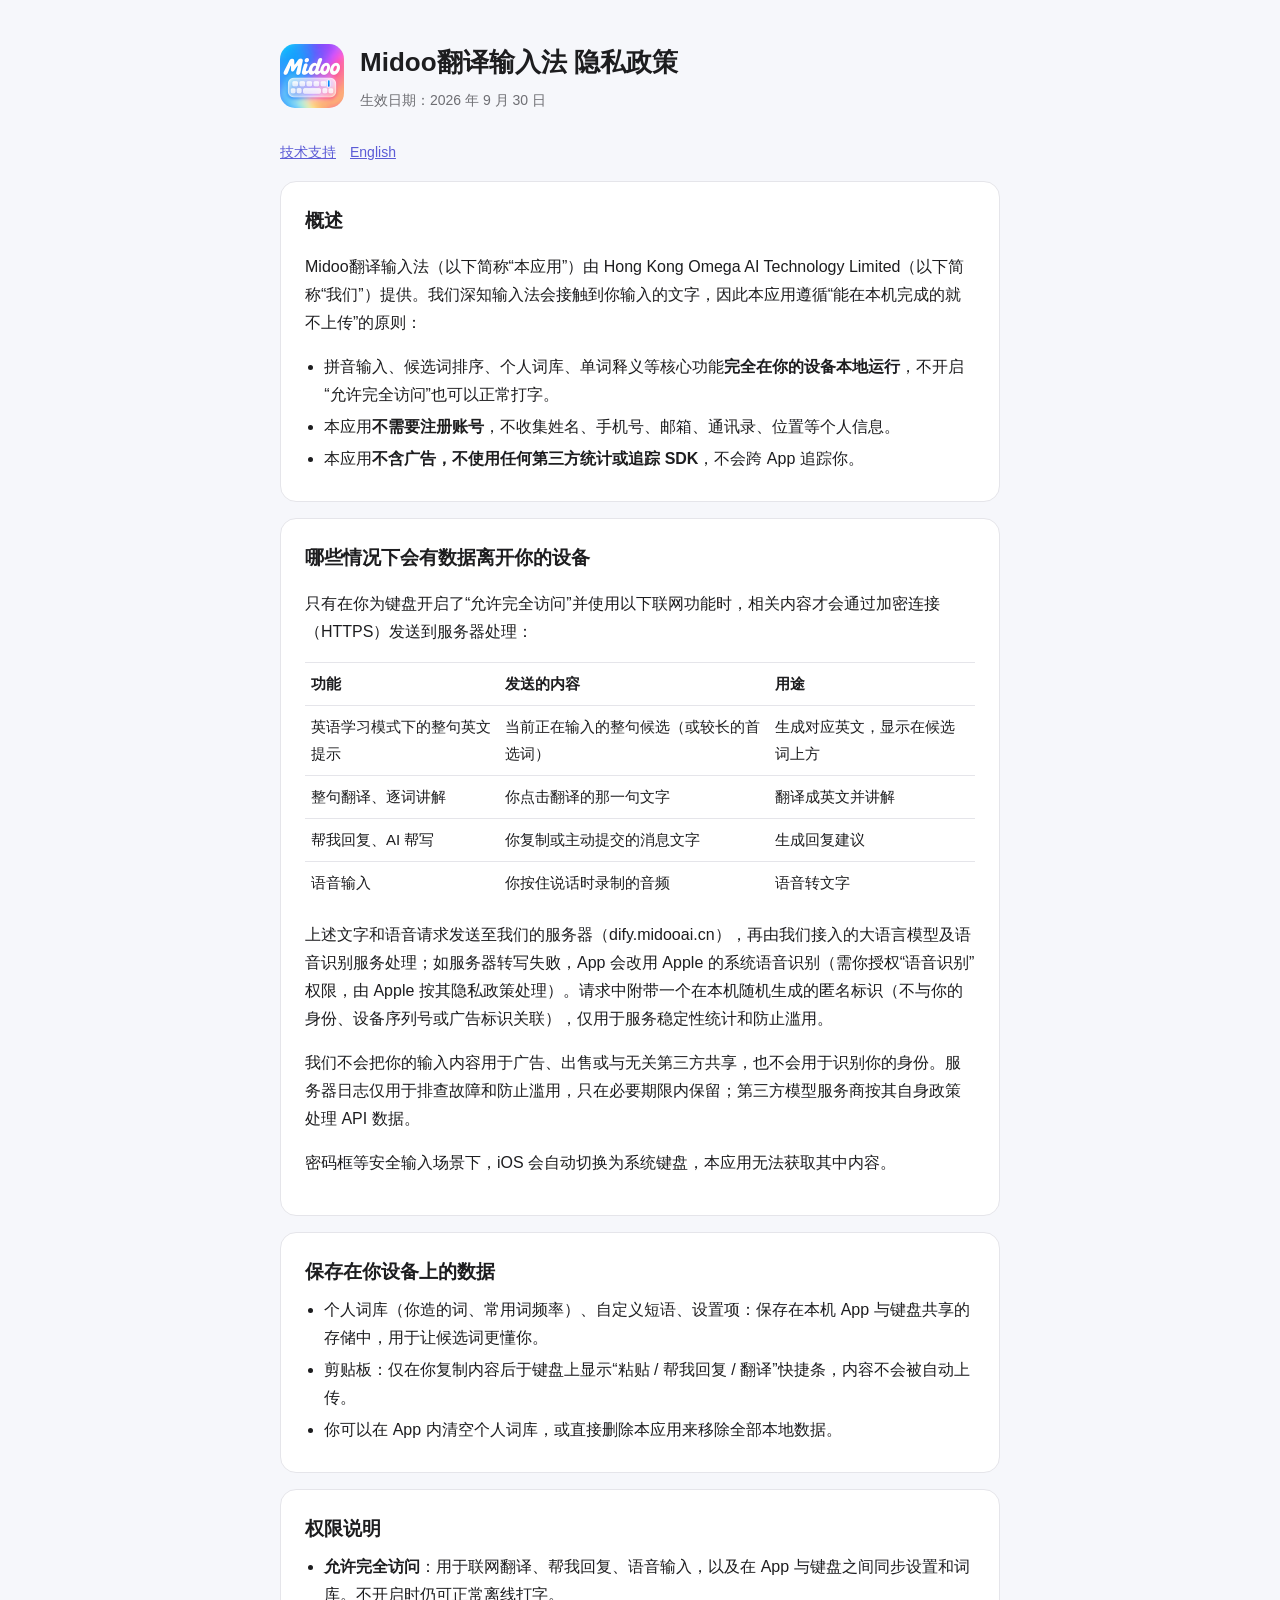
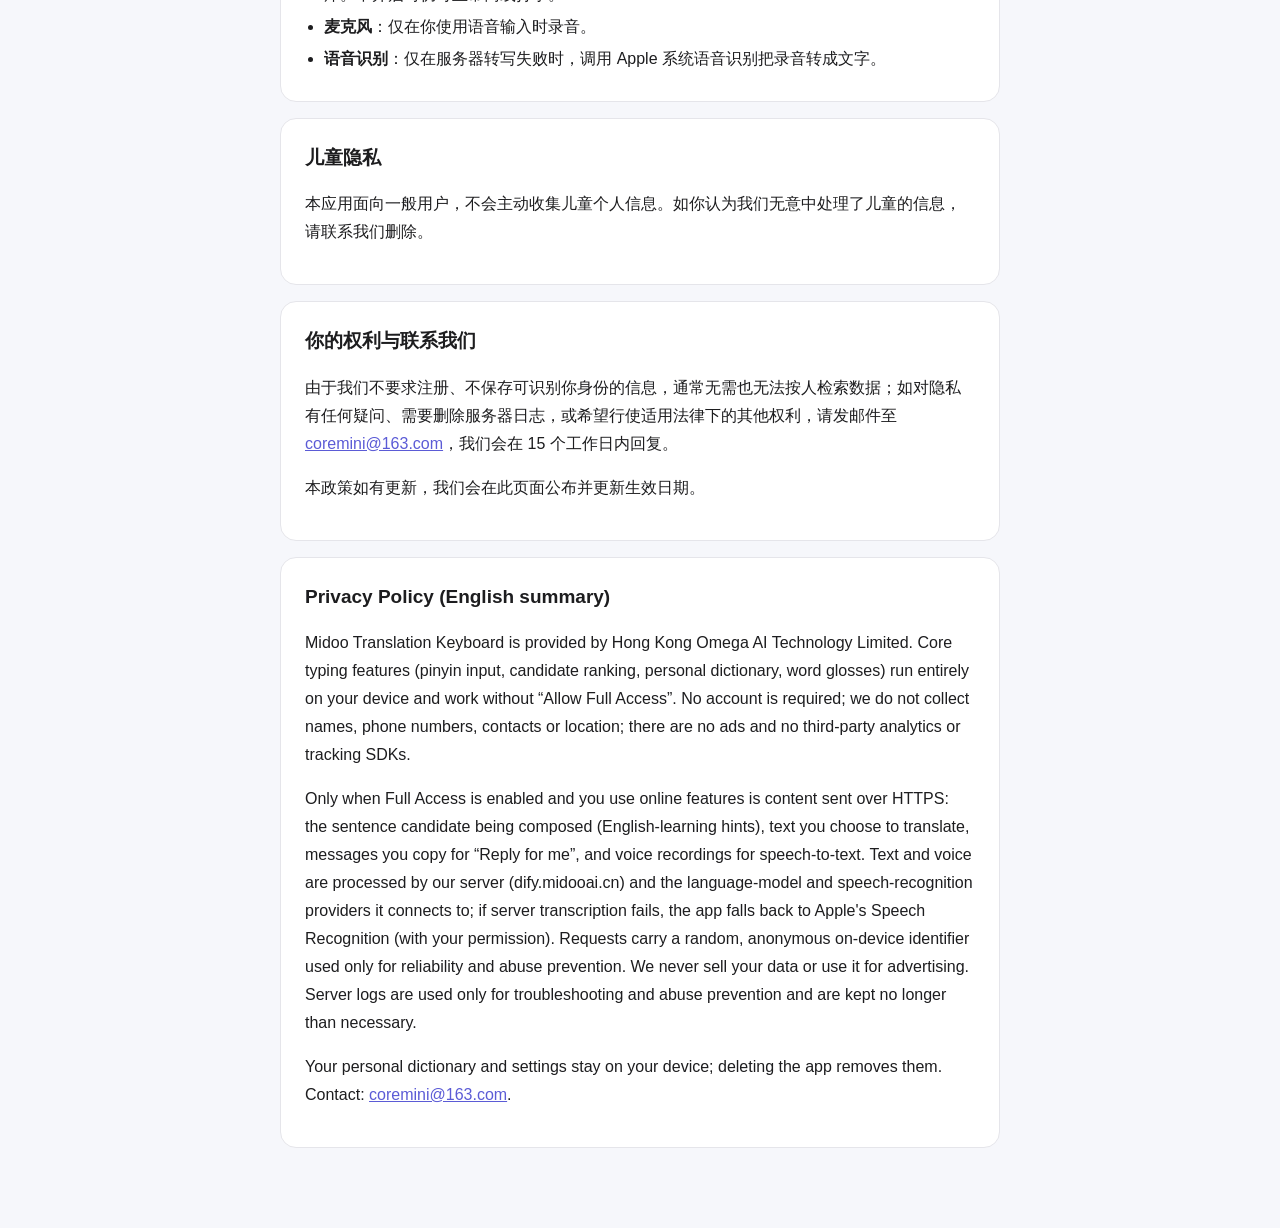
==== privacy.html @ 60e76881 "隐私政策：语音改走 Midoo 服务器，失败时用系统语音识别 Co-Authored-By: Claude Opus 5.5 <noreply@anthropic.com>" ====
<!doctype html><html lang="zh-Hans"><head><meta charset="utf-8"><meta name="viewport" content="width=device-width,initial-scale=1">
<title>Midoo翻译输入法 隐私政策</title><link rel="stylesheet" href="style.css"><link rel="icon" href="icon.png"></head><body><main>
<header><img src="icon.png" alt=""><div><h1>Midoo翻译输入法 隐私政策</h1><p>生效日期：2026 年 9 月 30 日</p></div></header>
<nav><a href="index.html">技术支持</a><a href="#en">English</a></nav>

<section><h2>概述</h2>
<p>Midoo翻译输入法（以下简称“本应用”）由 Hong Kong Omega AI Technology Limited（以下简称“我们”）提供。我们深知输入法会接触到你输入的文字，因此本应用遵循“能在本机完成的就不上传”的原则：</p>
<ul><li>拼音输入、候选词排序、个人词库、单词释义等核心功能<b>完全在你的设备本地运行</b>，不开启“允许完全访问”也可以正常打字。</li>
<li>本应用<b>不需要注册账号</b>，不收集姓名、手机号、邮箱、通讯录、位置等个人信息。</li>
<li>本应用<b>不含广告，不使用任何第三方统计或追踪 SDK</b>，不会跨 App 追踪你。</li></ul></section>

<section><h2>哪些情况下会有数据离开你的设备</h2>
<p>只有在你为键盘开启了“允许完全访问”并使用以下联网功能时，相关内容才会通过加密连接（HTTPS）发送到服务器处理：</p>
<table><tr><th>功能</th><th>发送的内容</th><th>用途</th></tr>
<tr><td>英语学习模式下的整句英文提示</td><td>当前正在输入的整句候选（或较长的首选词）</td><td>生成对应英文，显示在候选词上方</td></tr>
<tr><td>整句翻译、逐词讲解</td><td>你点击翻译的那一句文字</td><td>翻译成英文并讲解</td></tr>
<tr><td>帮我回复、AI 帮写</td><td>你复制或主动提交的消息文字</td><td>生成回复建议</td></tr>
<tr><td>语音输入</td><td>你按住说话时录制的音频</td><td>语音转文字</td></tr></table>
<p>上述文字和语音请求发送至我们的服务器（dify.midooai.cn），再由我们接入的大语言模型及语音识别服务处理；如服务器转写失败，App 会改用 Apple 的系统语音识别（需你授权“语音识别”权限，由 Apple 按其隐私政策处理）。请求中附带一个在本机随机生成的匿名标识（不与你的身份、设备序列号或广告标识关联），仅用于服务稳定性统计和防止滥用。</p>
<p>我们不会把你的输入内容用于广告、出售或与无关第三方共享，也不会用于识别你的身份。服务器日志仅用于排查故障和防止滥用，只在必要期限内保留；第三方模型服务商按其自身政策处理 API 数据。</p>
<p>密码框等安全输入场景下，iOS 会自动切换为系统键盘，本应用无法获取其中内容。</p></section>

<section><h2>保存在你设备上的数据</h2>
<ul><li>个人词库（你造的词、常用词频率）、自定义短语、设置项：保存在本机 App 与键盘共享的存储中，用于让候选词更懂你。</li>
<li>剪贴板：仅在你复制内容后于键盘上显示“粘贴 / 帮我回复 / 翻译”快捷条，内容不会被自动上传。</li>
<li>你可以在 App 内清空个人词库，或直接删除本应用来移除全部本地数据。</li></ul></section>

<section><h2>权限说明</h2>
<ul><li><b>允许完全访问</b>：用于联网翻译、帮我回复、语音输入，以及在 App 与键盘之间同步设置和词库。不开启时仍可正常离线打字。</li>
<li><b>麦克风</b>：仅在你使用语音输入时录音。</li>
<li><b>语音识别</b>：仅在服务器转写失败时，调用 Apple 系统语音识别把录音转成文字。</li></ul></section>

<section><h2>儿童隐私</h2><p>本应用面向一般用户，不会主动收集儿童个人信息。如你认为我们无意中处理了儿童的信息，请联系我们删除。</p></section>

<section><h2>你的权利与联系我们</h2>
<p>由于我们不要求注册、不保存可识别你身份的信息，通常无需也无法按人检索数据；如对隐私有任何疑问、需要删除服务器日志，或希望行使适用法律下的其他权利，请发邮件至 <a href="mailto:coremini@163.com">coremini@163.com</a>，我们会在 15 个工作日内回复。</p>
<p>本政策如有更新，我们会在此页面公布并更新生效日期。</p></section>

<section id="en"><h2>Privacy Policy (English summary)</h2>
<p>Midoo Translation Keyboard is provided by Hong Kong Omega AI Technology Limited. Core typing features (pinyin input, candidate ranking, personal dictionary, word glosses) run entirely on your device and work without “Allow Full Access”. No account is required; we do not collect names, phone numbers, contacts or location; there are no ads and no third-party analytics or tracking SDKs.</p>
<p>Only when Full Access is enabled and you use online features is content sent over HTTPS: the sentence candidate being composed (English-learning hints), text you choose to translate, messages you copy for “Reply for me”, and voice recordings for speech-to-text. Text and voice are processed by our server (dify.midooai.cn) and the language-model and speech-recognition providers it connects to; if server transcription fails, the app falls back to Apple's Speech Recognition (with your permission). Requests carry a random, anonymous on-device identifier used only for reliability and abuse prevention. We never sell your data or use it for advertising. Server logs are used only for troubleshooting and abuse prevention and are kept no longer than necessary.</p>
<p>Your personal dictionary and settings stay on your device; deleting the app removes them. Contact: <a href="mailto:coremini@163.com">coremini@163.com</a>.</p></section>
</main></body></html>
---- style.css ----
:root{--bg:#f6f7fb;--card:#fff;--fg:#1d1d1f;--muted:#6e6e73;--accent:#5b5bd6;--line:#e5e5ea}
@media (prefers-color-scheme:dark){:root{--bg:#111114;--card:#1c1c1f;--fg:#f5f5f7;--muted:#a1a1a6;--accent:#8e8cff;--line:#2c2c30}}
*{box-sizing:border-box}body{margin:0;background:var(--bg);color:var(--fg);font:16px/1.75 -apple-system,BlinkMacSystemFont,"PingFang SC","Helvetica Neue",sans-serif}
main{max-width:760px;margin:0 auto;padding:40px 20px 64px}
header{display:flex;align-items:center;gap:16px;margin-bottom:28px}header img{width:64px;height:64px;border-radius:15px}
h1{font-size:26px;margin:0}header p{margin:2px 0 0;color:var(--muted);font-size:14px}
section{background:var(--card);border:1px solid var(--line);border-radius:16px;padding:22px 24px;margin:16px 0}
h2{font-size:19px;margin:0 0 8px}h3{font-size:16px;margin:18px 0 4px}ul{padding-left:1.2em;margin:6px 0}li{margin:4px 0}
a{color:var(--accent)}.muted{color:var(--muted);font-size:14px}nav{margin-top:8px;font-size:14px}nav a{margin-right:14px}
table{border-collapse:collapse;width:100%;font-size:15px}td,th{border-top:1px solid var(--line);padding:8px 6px;text-align:left;vertical-align:top}
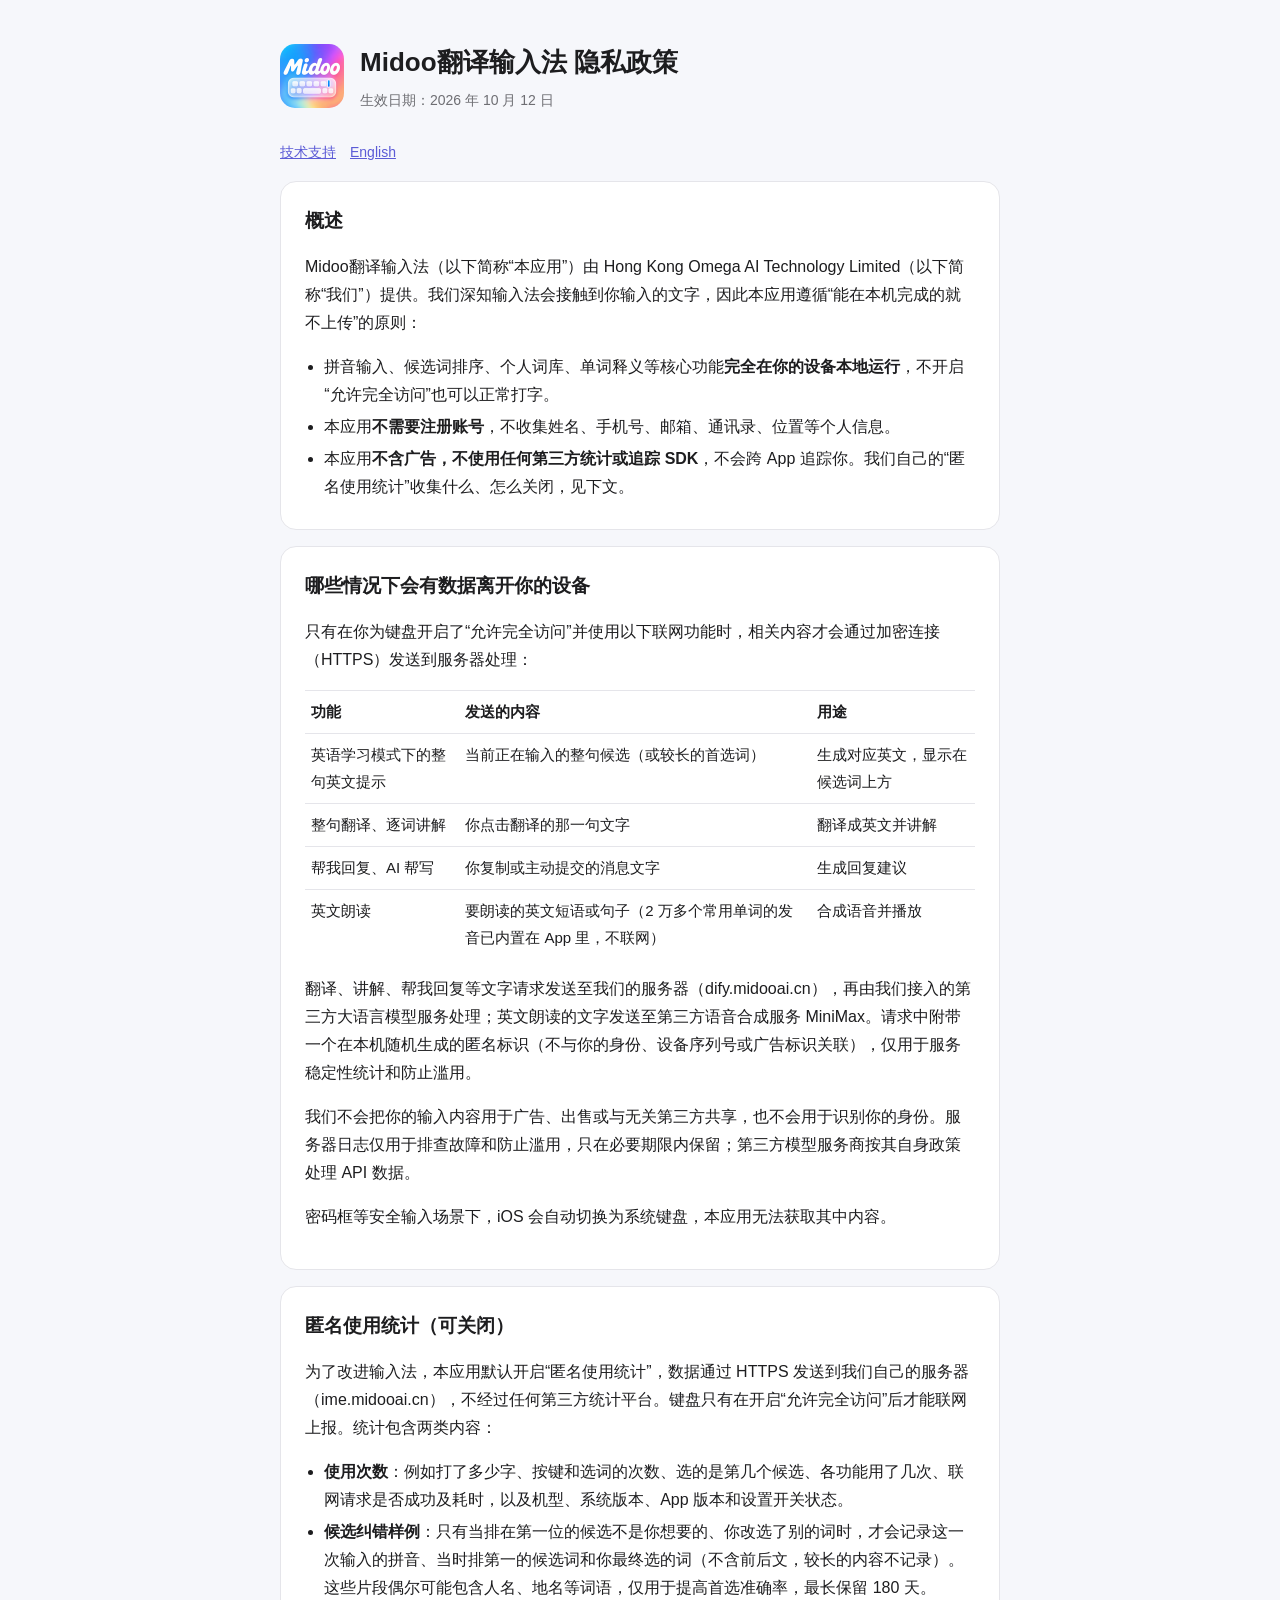
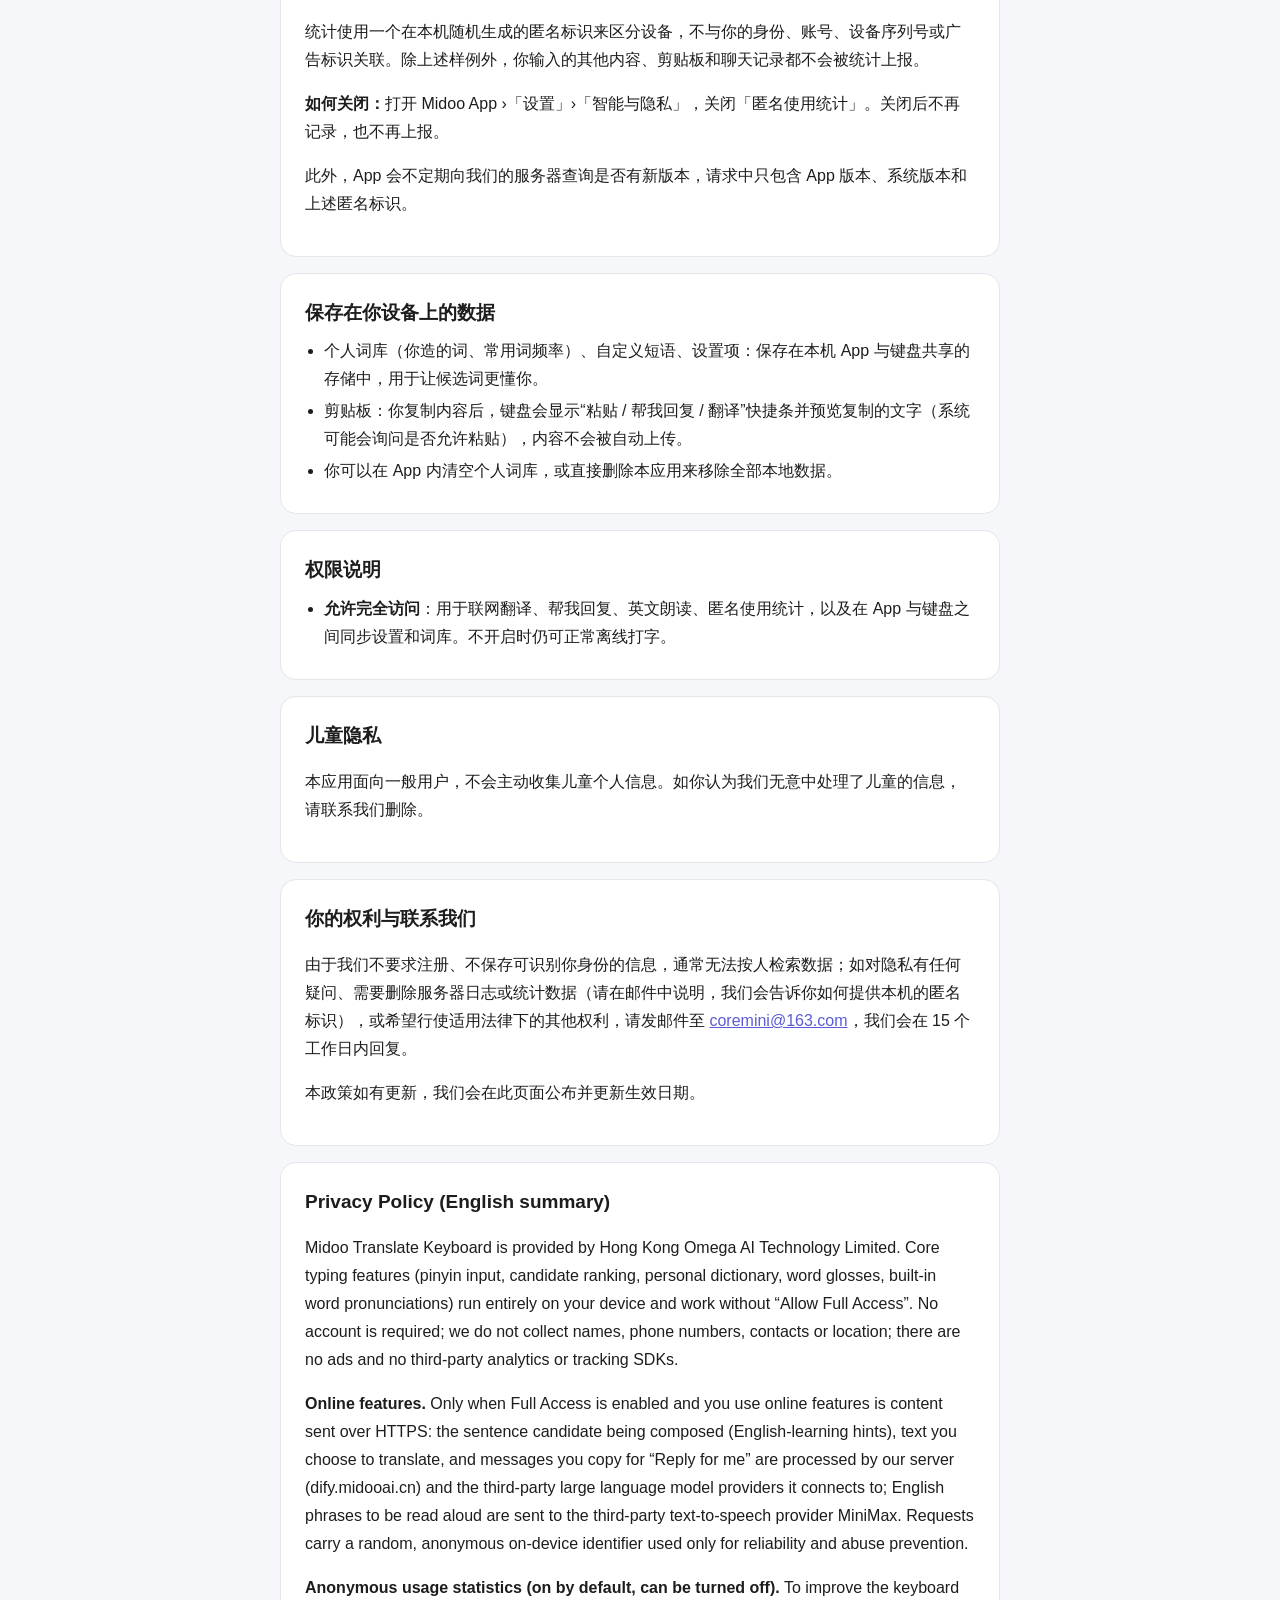
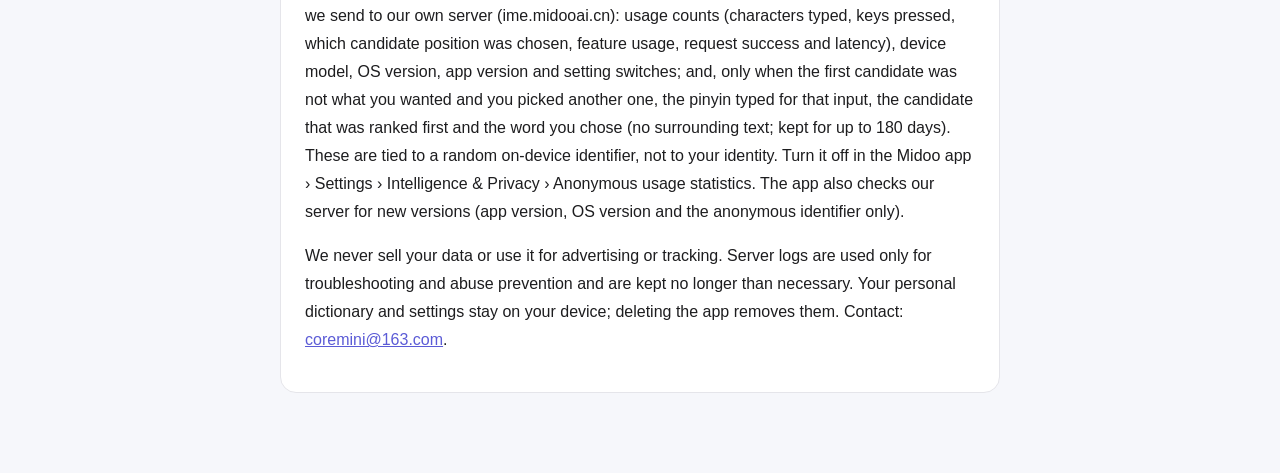
==== commit a102aca1: "隐私政策更新：删除语音输入，补充英文朗读、匿名使用统计、检查更新 Co-Authored-By: Claude Opus 5.5 <noreply@anthropic.com>" ====
--- a/privacy.html
+++ b/privacy.html
@@ -1,13 +1,13 @@
 <!doctype html><html lang="zh-Hans"><head><meta charset="utf-8"><meta name="viewport" content="width=device-width,initial-scale=1">
 <title>Midoo翻译输入法 隐私政策</title><link rel="stylesheet" href="style.css"><link rel="icon" href="icon.png"></head><body><main>
-<header><img src="icon.png" alt=""><div><h1>Midoo翻译输入法 隐私政策</h1><p>生效日期：2026 年 9 月 30 日</p></div></header>
+<header><img src="icon.png" alt=""><div><h1>Midoo翻译输入法 隐私政策</h1><p>生效日期：2026 年 10 月 12 日</p></div></header>
 <nav><a href="index.html">技术支持</a><a href="#en">English</a></nav>
 
 <section><h2>概述</h2>
 <p>Midoo翻译输入法（以下简称“本应用”）由 Hong Kong Omega AI Technology Limited（以下简称“我们”）提供。我们深知输入法会接触到你输入的文字，因此本应用遵循“能在本机完成的就不上传”的原则：</p>
 <ul><li>拼音输入、候选词排序、个人词库、单词释义等核心功能<b>完全在你的设备本地运行</b>，不开启“允许完全访问”也可以正常打字。</li>
 <li>本应用<b>不需要注册账号</b>，不收集姓名、手机号、邮箱、通讯录、位置等个人信息。</li>
-<li>本应用<b>不含广告，不使用任何第三方统计或追踪 SDK</b>，不会跨 App 追踪你。</li></ul></section>
+<li>本应用<b>不含广告，不使用任何第三方统计或追踪 SDK</b>，不会跨 App 追踪你。我们自己的“匿名使用统计”收集什么、怎么关闭，见下文。</li></ul></section>
 
 <section><h2>哪些情况下会有数据离开你的设备</h2>
 <p>只有在你为键盘开启了“允许完全访问”并使用以下联网功能时，相关内容才会通过加密连接（HTTPS）发送到服务器处理：</p>
@@ -15,29 +15,36 @@
 <tr><td>英语学习模式下的整句英文提示</td><td>当前正在输入的整句候选（或较长的首选词）</td><td>生成对应英文，显示在候选词上方</td></tr>
 <tr><td>整句翻译、逐词讲解</td><td>你点击翻译的那一句文字</td><td>翻译成英文并讲解</td></tr>
 <tr><td>帮我回复、AI 帮写</td><td>你复制或主动提交的消息文字</td><td>生成回复建议</td></tr>
-<tr><td>语音输入</td><td>你按住说话时录制的音频</td><td>语音转文字</td></tr></table>
-<p>上述文字和语音请求发送至我们的服务器（dify.midooai.cn），再由我们接入的大语言模型及语音识别服务处理；如服务器转写失败，App 会改用 Apple 的系统语音识别（需你授权“语音识别”权限，由 Apple 按其隐私政策处理）。请求中附带一个在本机随机生成的匿名标识（不与你的身份、设备序列号或广告标识关联），仅用于服务稳定性统计和防止滥用。</p>
+<tr><td>英文朗读</td><td>要朗读的英文短语或句子（2 万多个常用单词的发音已内置在 App 里，不联网）</td><td>合成语音并播放</td></tr></table>
+<p>翻译、讲解、帮我回复等文字请求发送至我们的服务器（dify.midooai.cn），再由我们接入的第三方大语言模型服务处理；英文朗读的文字发送至第三方语音合成服务 MiniMax。请求中附带一个在本机随机生成的匿名标识（不与你的身份、设备序列号或广告标识关联），仅用于服务稳定性统计和防止滥用。</p>
 <p>我们不会把你的输入内容用于广告、出售或与无关第三方共享，也不会用于识别你的身份。服务器日志仅用于排查故障和防止滥用，只在必要期限内保留；第三方模型服务商按其自身政策处理 API 数据。</p>
 <p>密码框等安全输入场景下，iOS 会自动切换为系统键盘，本应用无法获取其中内容。</p></section>
 
+<section><h2>匿名使用统计（可关闭）</h2>
+<p>为了改进输入法，本应用默认开启“匿名使用统计”，数据通过 HTTPS 发送到我们自己的服务器（ime.midooai.cn），不经过任何第三方统计平台。键盘只有在开启“允许完全访问”后才能联网上报。统计包含两类内容：</p>
+<ul><li><b>使用次数</b>：例如打了多少字、按键和选词的次数、选的是第几个候选、各功能用了几次、联网请求是否成功及耗时，以及机型、系统版本、App 版本和设置开关状态。</li>
+<li><b>候选纠错样例</b>：只有当排在第一位的候选不是你想要的、你改选了别的词时，才会记录这一次输入的拼音、当时排第一的候选词和你最终选的词（不含前后文，较长的内容不记录）。这些片段偶尔可能包含人名、地名等词语，仅用于提高首选准确率，最长保留 180 天。</li></ul>
+<p>统计使用一个在本机随机生成的匿名标识来区分设备，不与你的身份、账号、设备序列号或广告标识关联。除上述样例外，你输入的其他内容、剪贴板和聊天记录都不会被统计上报。</p>
+<p><b>如何关闭：</b>打开 Midoo App ›「设置」›「智能与隐私」，关闭「匿名使用统计」。关闭后不再记录，也不再上报。</p>
+<p>此外，App 会不定期向我们的服务器查询是否有新版本，请求中只包含 App 版本、系统版本和上述匿名标识。</p></section>
+
 <section><h2>保存在你设备上的数据</h2>
 <ul><li>个人词库（你造的词、常用词频率）、自定义短语、设置项：保存在本机 App 与键盘共享的存储中，用于让候选词更懂你。</li>
-<li>剪贴板：仅在你复制内容后于键盘上显示“粘贴 / 帮我回复 / 翻译”快捷条，内容不会被自动上传。</li>
+<li>剪贴板：你复制内容后，键盘会显示“粘贴 / 帮我回复 / 翻译”快捷条并预览复制的文字（系统可能会询问是否允许粘贴），内容不会被自动上传。</li>
 <li>你可以在 App 内清空个人词库，或直接删除本应用来移除全部本地数据。</li></ul></section>
 
 <section><h2>权限说明</h2>
-<ul><li><b>允许完全访问</b>：用于联网翻译、帮我回复、语音输入，以及在 App 与键盘之间同步设置和词库。不开启时仍可正常离线打字。</li>
-<li><b>麦克风</b>：仅在你使用语音输入时录音。</li>
-<li><b>语音识别</b>：仅在服务器转写失败时，调用 Apple 系统语音识别把录音转成文字。</li></ul></section>
+<ul><li><b>允许完全访问</b>：用于联网翻译、帮我回复、英文朗读、匿名使用统计，以及在 App 与键盘之间同步设置和词库。不开启时仍可正常离线打字。</li></ul></section>
 
 <section><h2>儿童隐私</h2><p>本应用面向一般用户，不会主动收集儿童个人信息。如你认为我们无意中处理了儿童的信息，请联系我们删除。</p></section>
 
 <section><h2>你的权利与联系我们</h2>
-<p>由于我们不要求注册、不保存可识别你身份的信息，通常无需也无法按人检索数据；如对隐私有任何疑问、需要删除服务器日志，或希望行使适用法律下的其他权利，请发邮件至 <a href="mailto:coremini@163.com">coremini@163.com</a>，我们会在 15 个工作日内回复。</p>
+<p>由于我们不要求注册、不保存可识别你身份的信息，通常无法按人检索数据；如对隐私有任何疑问、需要删除服务器日志或统计数据（请在邮件中说明，我们会告诉你如何提供本机的匿名标识），或希望行使适用法律下的其他权利，请发邮件至 <a href="mailto:coremini@163.com">coremini@163.com</a>，我们会在 15 个工作日内回复。</p>
 <p>本政策如有更新，我们会在此页面公布并更新生效日期。</p></section>
 
 <section id="en"><h2>Privacy Policy (English summary)</h2>
-<p>Midoo Translation Keyboard is provided by Hong Kong Omega AI Technology Limited. Core typing features (pinyin input, candidate ranking, personal dictionary, word glosses) run entirely on your device and work without “Allow Full Access”. No account is required; we do not collect names, phone numbers, contacts or location; there are no ads and no third-party analytics or tracking SDKs.</p>
-<p>Only when Full Access is enabled and you use online features is content sent over HTTPS: the sentence candidate being composed (English-learning hints), text you choose to translate, messages you copy for “Reply for me”, and voice recordings for speech-to-text. Text and voice are processed by our server (dify.midooai.cn) and the language-model and speech-recognition providers it connects to; if server transcription fails, the app falls back to Apple's Speech Recognition (with your permission). Requests carry a random, anonymous on-device identifier used only for reliability and abuse prevention. We never sell your data or use it for advertising. Server logs are used only for troubleshooting and abuse prevention and are kept no longer than necessary.</p>
-<p>Your personal dictionary and settings stay on your device; deleting the app removes them. Contact: <a href="mailto:coremini@163.com">coremini@163.com</a>.</p></section>
+<p>Midoo Translate Keyboard is provided by Hong Kong Omega AI Technology Limited. Core typing features (pinyin input, candidate ranking, personal dictionary, word glosses, built-in word pronunciations) run entirely on your device and work without “Allow Full Access”. No account is required; we do not collect names, phone numbers, contacts or location; there are no ads and no third-party analytics or tracking SDKs.</p>
+<p><b>Online features.</b> Only when Full Access is enabled and you use online features is content sent over HTTPS: the sentence candidate being composed (English-learning hints), text you choose to translate, and messages you copy for “Reply for me” are processed by our server (dify.midooai.cn) and the third-party large language model providers it connects to; English phrases to be read aloud are sent to the third-party text-to-speech provider MiniMax. Requests carry a random, anonymous on-device identifier used only for reliability and abuse prevention.</p>
+<p><b>Anonymous usage statistics (on by default, can be turned off).</b> To improve the keyboard we send to our own server (ime.midooai.cn): usage counts (characters typed, keys pressed, which candidate position was chosen, feature usage, request success and latency), device model, OS version, app version and setting switches; and, only when the first candidate was not what you wanted and you picked another one, the pinyin typed for that input, the candidate that was ranked first and the word you chose (no surrounding text; kept for up to 180 days). These are tied to a random on-device identifier, not to your identity. Turn it off in the Midoo app › Settings › Intelligence &amp; Privacy › Anonymous usage statistics. The app also checks our server for new versions (app version, OS version and the anonymous identifier only).</p>
+<p>We never sell your data or use it for advertising or tracking. Server logs are used only for troubleshooting and abuse prevention and are kept no longer than necessary. Your personal dictionary and settings stay on your device; deleting the app removes them. Contact: <a href="mailto:coremini@163.com">coremini@163.com</a>.</p></section>
 </main></body></html>
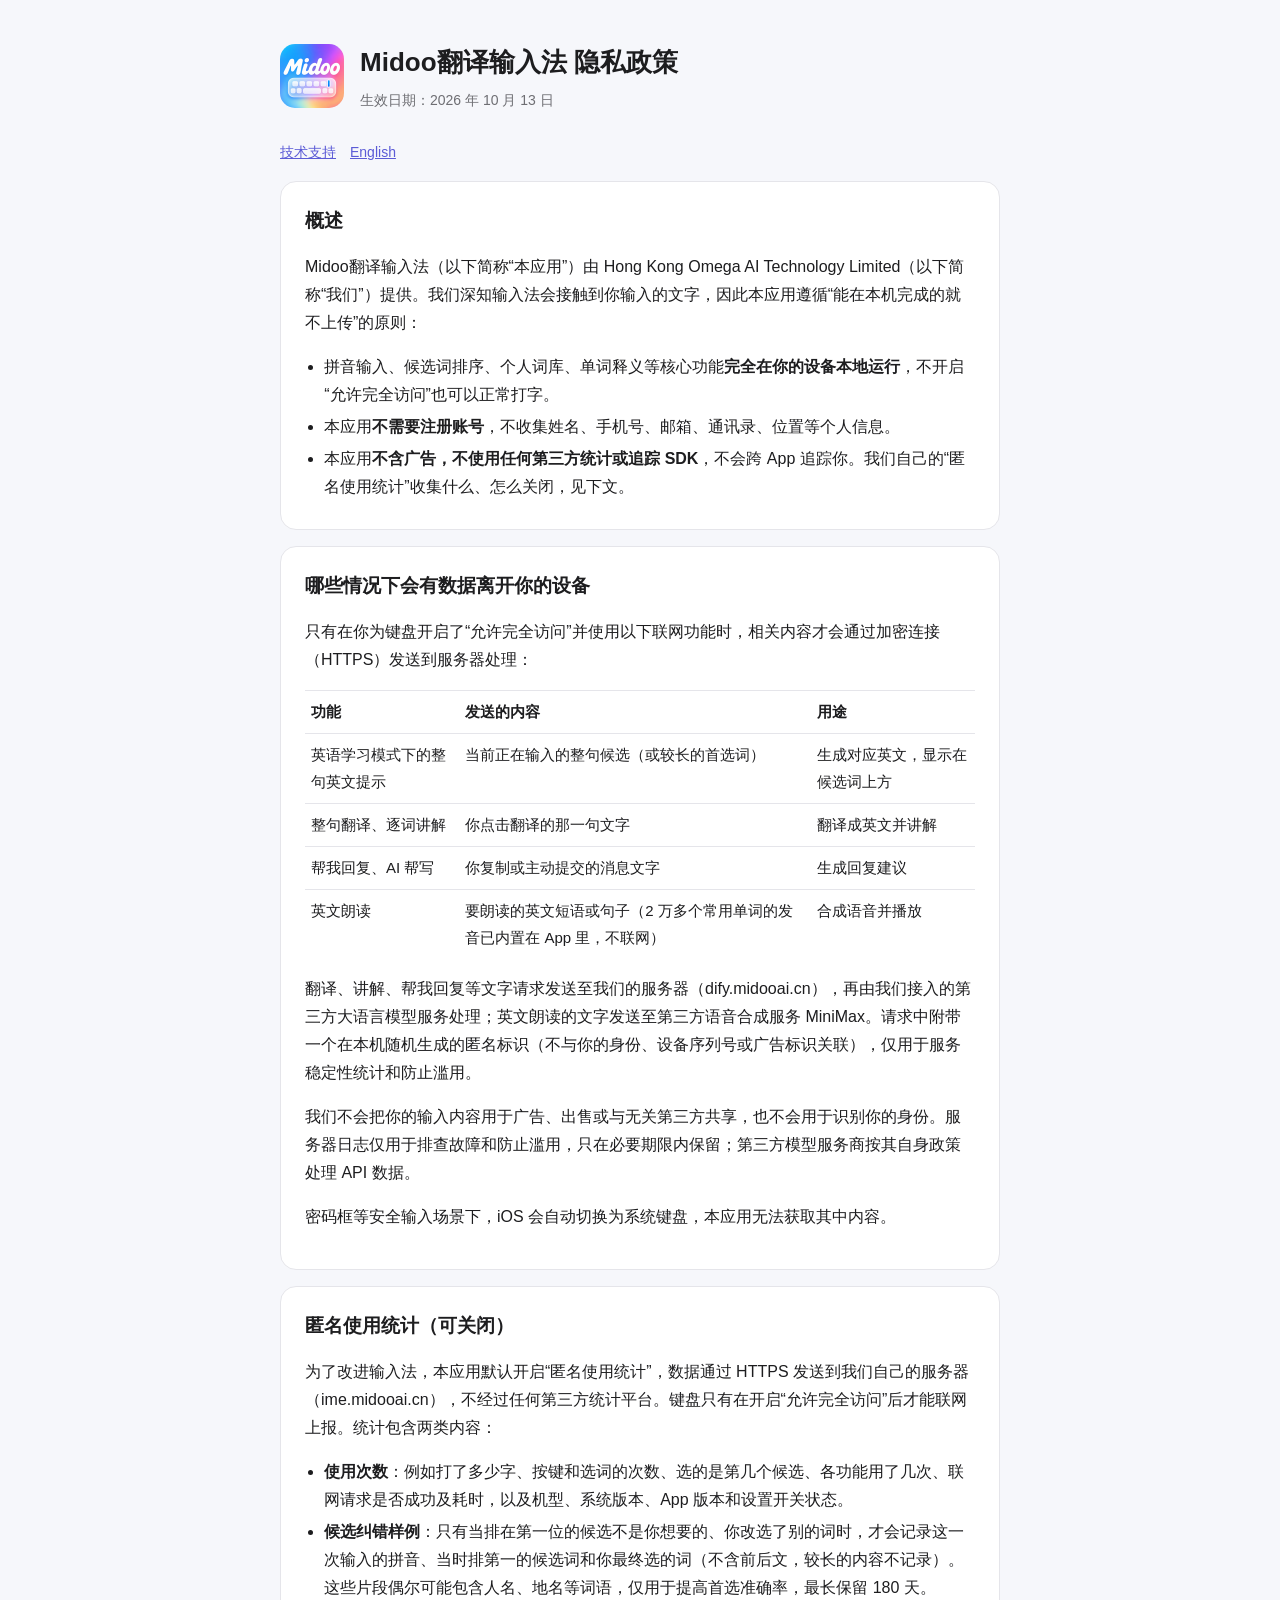
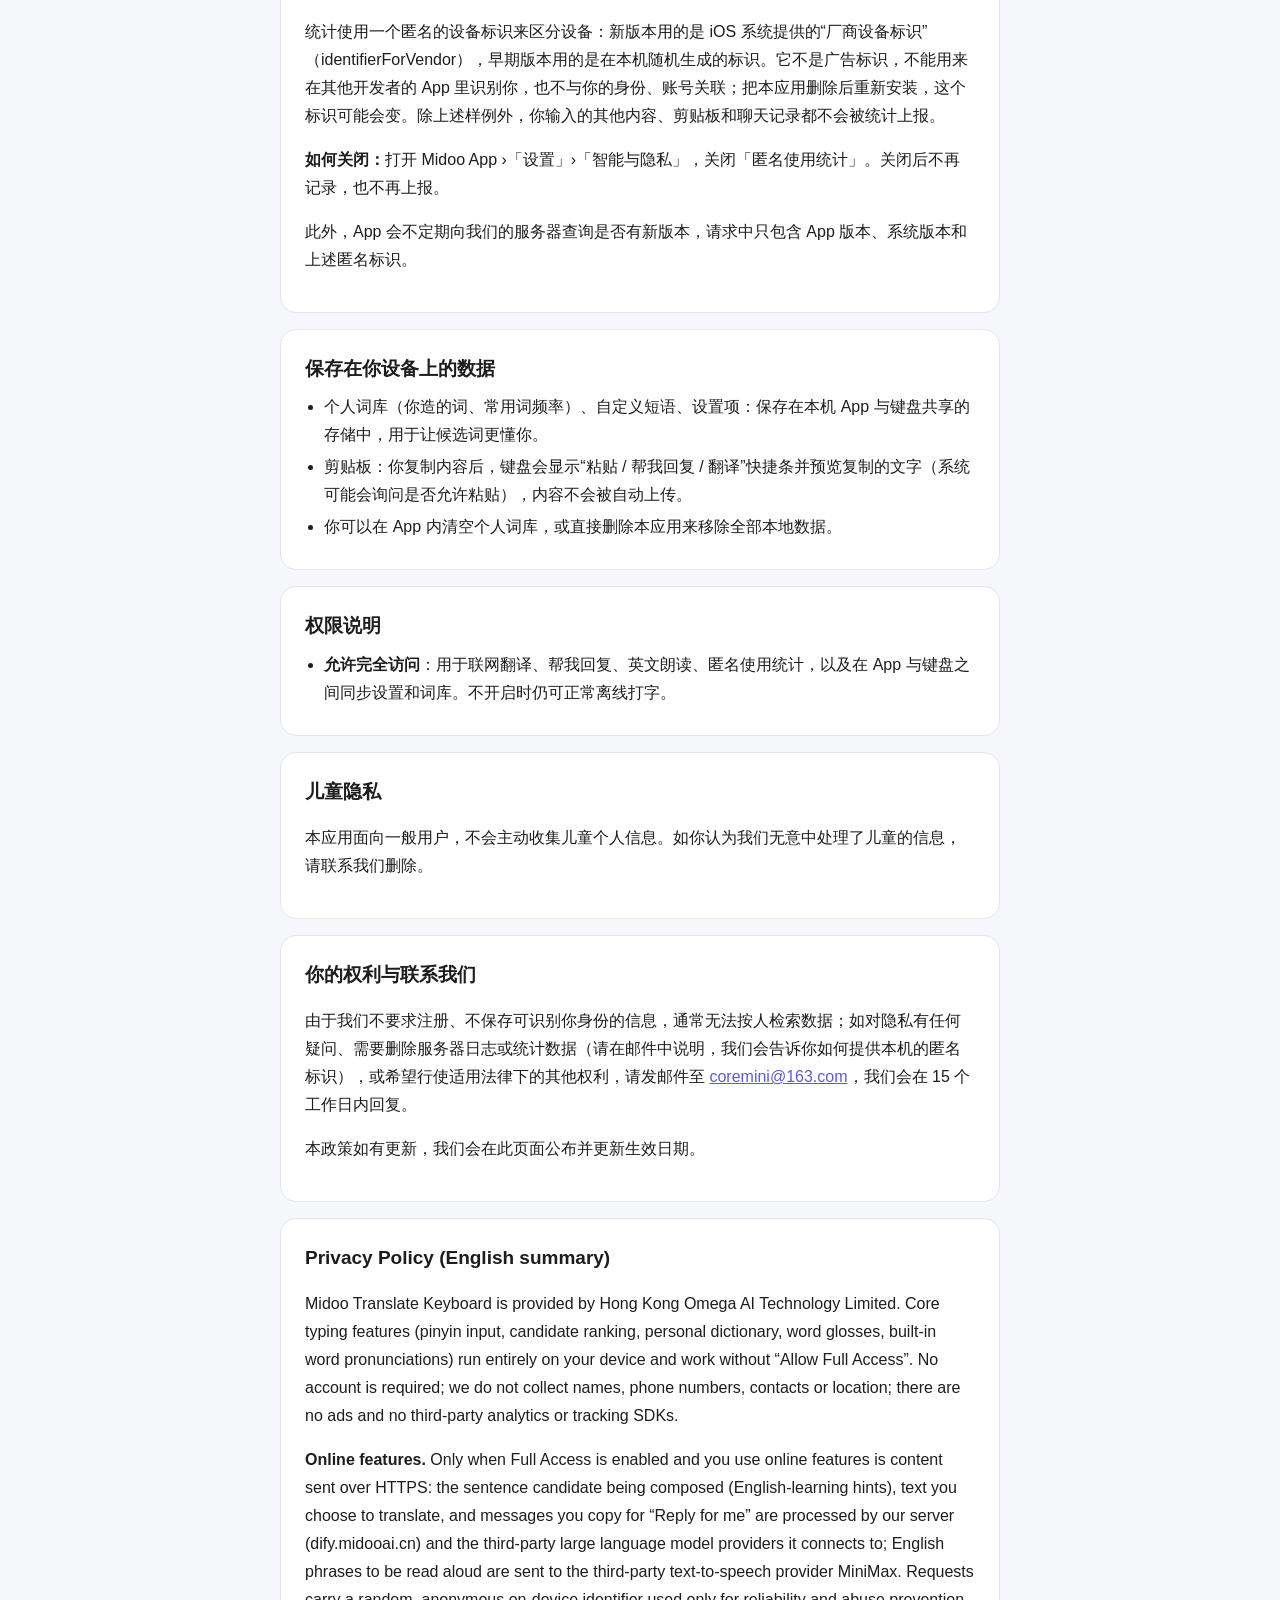
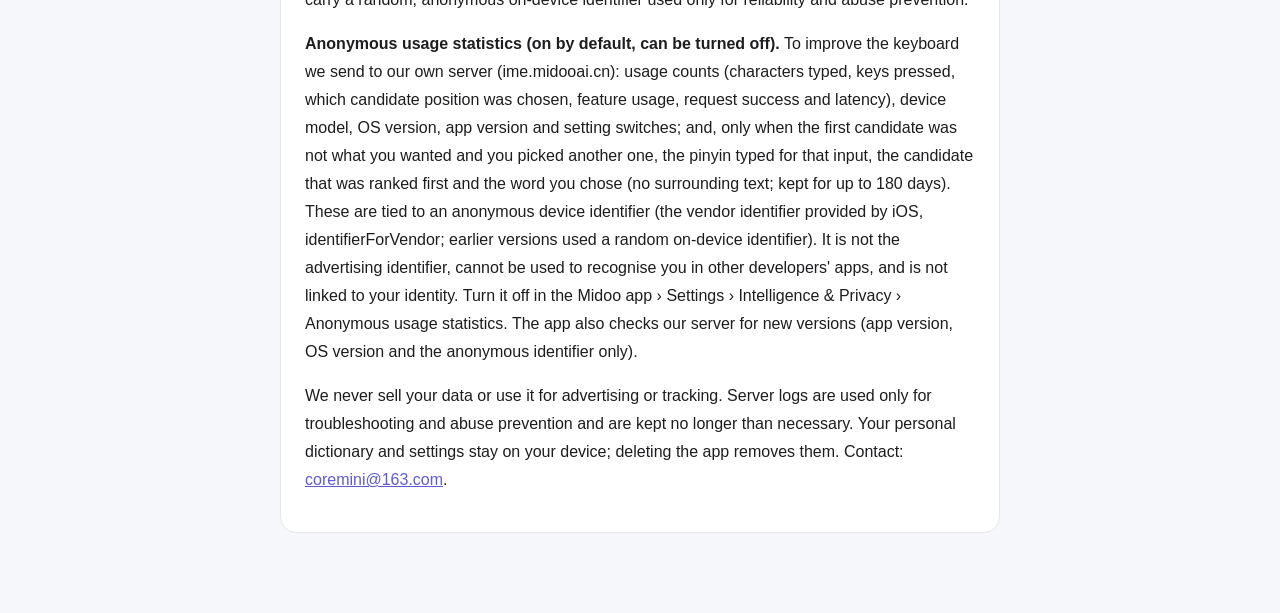
==== commit 63ac121f: "隐私政策：统计用的设备标识改为如实描述（厂商设备标识） Co-Authored-By: Claude Opus 5.5 <noreply@anthropic.com>" ====
--- a/privacy.html
+++ b/privacy.html
@@ -1,6 +1,6 @@
 <!doctype html><html lang="zh-Hans"><head><meta charset="utf-8"><meta name="viewport" content="width=device-width,initial-scale=1">
 <title>Midoo翻译输入法 隐私政策</title><link rel="stylesheet" href="style.css"><link rel="icon" href="icon.png"></head><body><main>
-<header><img src="icon.png" alt=""><div><h1>Midoo翻译输入法 隐私政策</h1><p>生效日期：2026 年 10 月 12 日</p></div></header>
+<header><img src="icon.png" alt=""><div><h1>Midoo翻译输入法 隐私政策</h1><p>生效日期：2026 年 10 月 13 日</p></div></header>
 <nav><a href="index.html">技术支持</a><a href="#en">English</a></nav>
 
 <section><h2>概述</h2>
@@ -24,7 +24,7 @@
 <p>为了改进输入法，本应用默认开启“匿名使用统计”，数据通过 HTTPS 发送到我们自己的服务器（ime.midooai.cn），不经过任何第三方统计平台。键盘只有在开启“允许完全访问”后才能联网上报。统计包含两类内容：</p>
 <ul><li><b>使用次数</b>：例如打了多少字、按键和选词的次数、选的是第几个候选、各功能用了几次、联网请求是否成功及耗时，以及机型、系统版本、App 版本和设置开关状态。</li>
 <li><b>候选纠错样例</b>：只有当排在第一位的候选不是你想要的、你改选了别的词时，才会记录这一次输入的拼音、当时排第一的候选词和你最终选的词（不含前后文，较长的内容不记录）。这些片段偶尔可能包含人名、地名等词语，仅用于提高首选准确率，最长保留 180 天。</li></ul>
-<p>统计使用一个在本机随机生成的匿名标识来区分设备，不与你的身份、账号、设备序列号或广告标识关联。除上述样例外，你输入的其他内容、剪贴板和聊天记录都不会被统计上报。</p>
+<p>统计使用一个匿名的设备标识来区分设备：新版本用的是 iOS 系统提供的“厂商设备标识”（identifierForVendor），早期版本用的是在本机随机生成的标识。它不是广告标识，不能用来在其他开发者的 App 里识别你，也不与你的身份、账号关联；把本应用删除后重新安装，这个标识可能会变。除上述样例外，你输入的其他内容、剪贴板和聊天记录都不会被统计上报。</p>
 <p><b>如何关闭：</b>打开 Midoo App ›「设置」›「智能与隐私」，关闭「匿名使用统计」。关闭后不再记录，也不再上报。</p>
 <p>此外，App 会不定期向我们的服务器查询是否有新版本，请求中只包含 App 版本、系统版本和上述匿名标识。</p></section>
 
@@ -45,6 +45,6 @@
 <section id="en"><h2>Privacy Policy (English summary)</h2>
 <p>Midoo Translate Keyboard is provided by Hong Kong Omega AI Technology Limited. Core typing features (pinyin input, candidate ranking, personal dictionary, word glosses, built-in word pronunciations) run entirely on your device and work without “Allow Full Access”. No account is required; we do not collect names, phone numbers, contacts or location; there are no ads and no third-party analytics or tracking SDKs.</p>
 <p><b>Online features.</b> Only when Full Access is enabled and you use online features is content sent over HTTPS: the sentence candidate being composed (English-learning hints), text you choose to translate, and messages you copy for “Reply for me” are processed by our server (dify.midooai.cn) and the third-party large language model providers it connects to; English phrases to be read aloud are sent to the third-party text-to-speech provider MiniMax. Requests carry a random, anonymous on-device identifier used only for reliability and abuse prevention.</p>
-<p><b>Anonymous usage statistics (on by default, can be turned off).</b> To improve the keyboard we send to our own server (ime.midooai.cn): usage counts (characters typed, keys pressed, which candidate position was chosen, feature usage, request success and latency), device model, OS version, app version and setting switches; and, only when the first candidate was not what you wanted and you picked another one, the pinyin typed for that input, the candidate that was ranked first and the word you chose (no surrounding text; kept for up to 180 days). These are tied to a random on-device identifier, not to your identity. Turn it off in the Midoo app › Settings › Intelligence &amp; Privacy › Anonymous usage statistics. The app also checks our server for new versions (app version, OS version and the anonymous identifier only).</p>
+<p><b>Anonymous usage statistics (on by default, can be turned off).</b> To improve the keyboard we send to our own server (ime.midooai.cn): usage counts (characters typed, keys pressed, which candidate position was chosen, feature usage, request success and latency), device model, OS version, app version and setting switches; and, only when the first candidate was not what you wanted and you picked another one, the pinyin typed for that input, the candidate that was ranked first and the word you chose (no surrounding text; kept for up to 180 days). These are tied to an anonymous device identifier (the vendor identifier provided by iOS, identifierForVendor; earlier versions used a random on-device identifier). It is not the advertising identifier, cannot be used to recognise you in other developers' apps, and is not linked to your identity. Turn it off in the Midoo app › Settings › Intelligence &amp; Privacy › Anonymous usage statistics. The app also checks our server for new versions (app version, OS version and the anonymous identifier only).</p>
 <p>We never sell your data or use it for advertising or tracking. Server logs are used only for troubleshooting and abuse prevention and are kept no longer than necessary. Your personal dictionary and settings stay on your device; deleting the app removes them. Contact: <a href="mailto:coremini@163.com">coremini@163.com</a>.</p></section>
 </main></body></html>
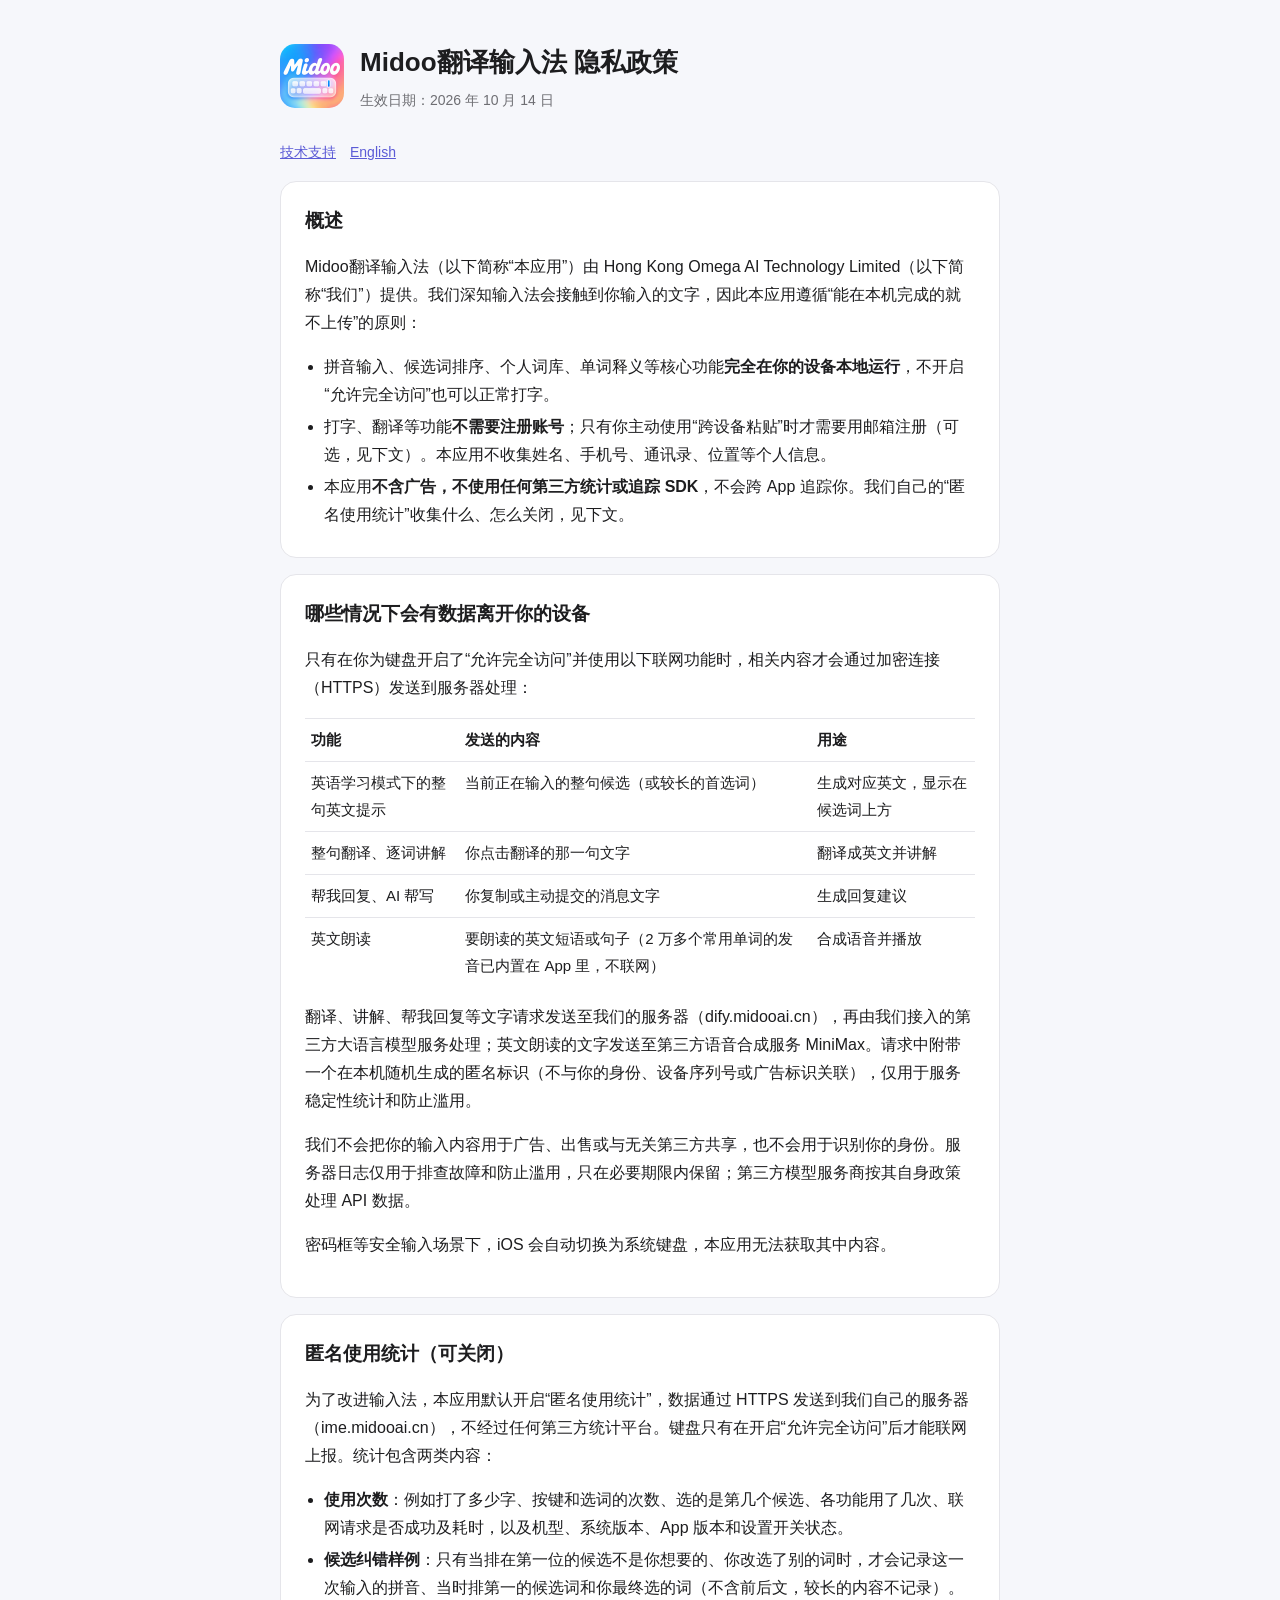
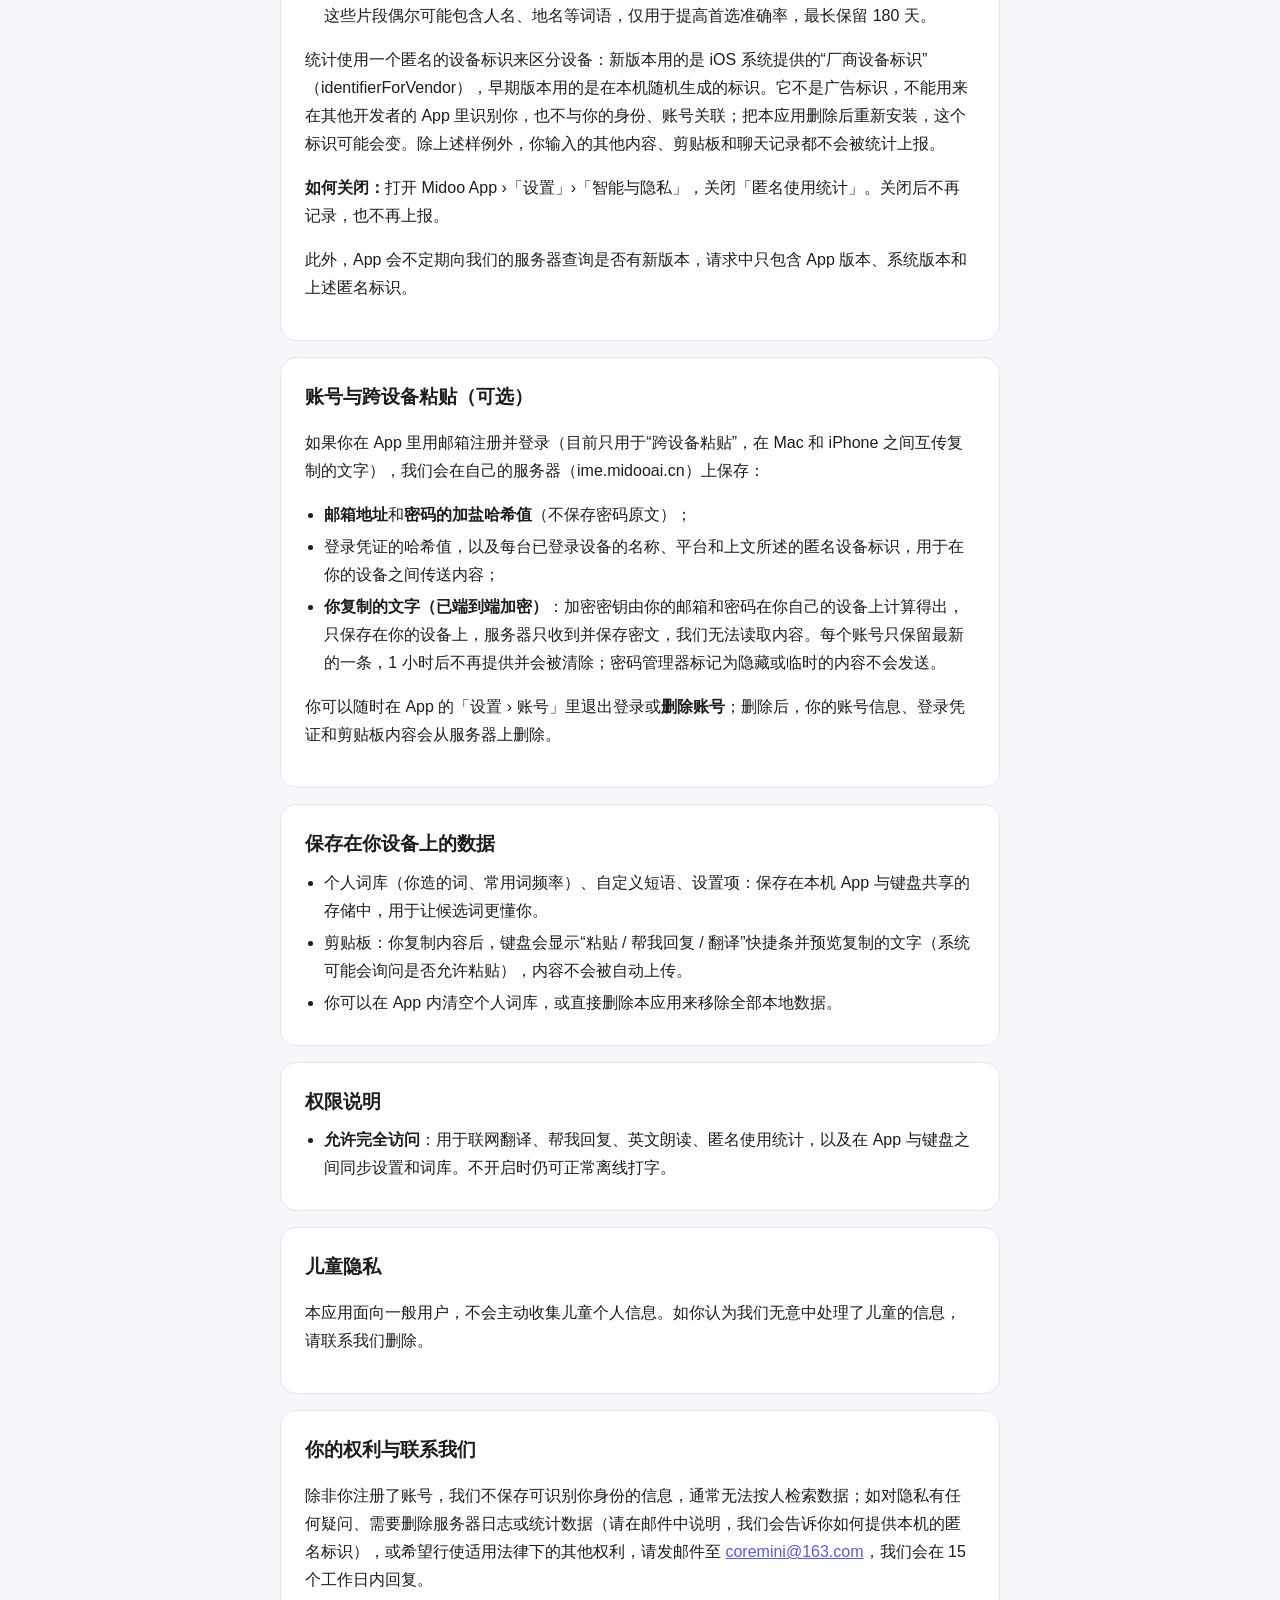
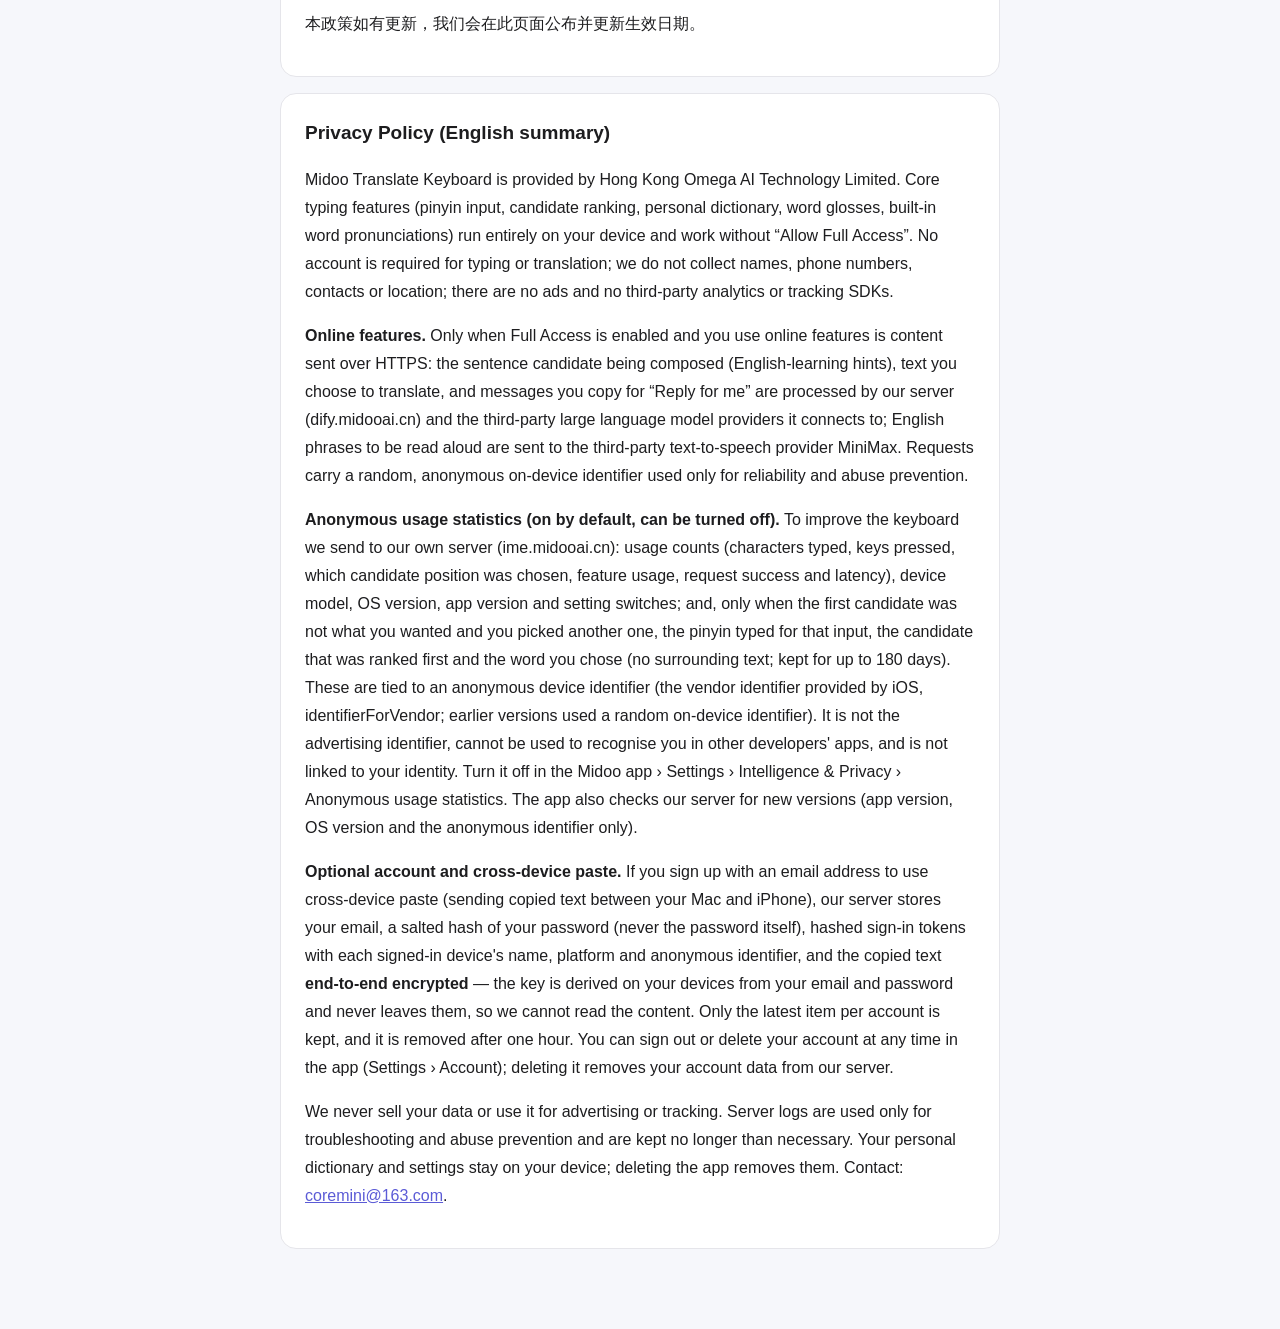
==== commit 53335ad0: "隐私政策：补充可选的邮箱账号与端到端加密的跨设备粘贴 Co-Authored-By: Claude Opus 5.5 <noreply@anthropic.com>" ====
--- a/privacy.html
+++ b/privacy.html
@@ -1,12 +1,12 @@
 <!doctype html><html lang="zh-Hans"><head><meta charset="utf-8"><meta name="viewport" content="width=device-width,initial-scale=1">
 <title>Midoo翻译输入法 隐私政策</title><link rel="stylesheet" href="style.css"><link rel="icon" href="icon.png"></head><body><main>
-<header><img src="icon.png" alt=""><div><h1>Midoo翻译输入法 隐私政策</h1><p>生效日期：2026 年 10 月 13 日</p></div></header>
+<header><img src="icon.png" alt=""><div><h1>Midoo翻译输入法 隐私政策</h1><p>生效日期：2026 年 10 月 14 日</p></div></header>
 <nav><a href="index.html">技术支持</a><a href="#en">English</a></nav>
 
 <section><h2>概述</h2>
 <p>Midoo翻译输入法（以下简称“本应用”）由 Hong Kong Omega AI Technology Limited（以下简称“我们”）提供。我们深知输入法会接触到你输入的文字，因此本应用遵循“能在本机完成的就不上传”的原则：</p>
 <ul><li>拼音输入、候选词排序、个人词库、单词释义等核心功能<b>完全在你的设备本地运行</b>，不开启“允许完全访问”也可以正常打字。</li>
-<li>本应用<b>不需要注册账号</b>，不收集姓名、手机号、邮箱、通讯录、位置等个人信息。</li>
+<li>打字、翻译等功能<b>不需要注册账号</b>；只有你主动使用“跨设备粘贴”时才需要用邮箱注册（可选，见下文）。本应用不收集姓名、手机号、通讯录、位置等个人信息。</li>
 <li>本应用<b>不含广告，不使用任何第三方统计或追踪 SDK</b>，不会跨 App 追踪你。我们自己的“匿名使用统计”收集什么、怎么关闭，见下文。</li></ul></section>
 
 <section><h2>哪些情况下会有数据离开你的设备</h2>
@@ -28,6 +28,13 @@
 <p><b>如何关闭：</b>打开 Midoo App ›「设置」›「智能与隐私」，关闭「匿名使用统计」。关闭后不再记录，也不再上报。</p>
 <p>此外，App 会不定期向我们的服务器查询是否有新版本，请求中只包含 App 版本、系统版本和上述匿名标识。</p></section>
 
+<section><h2>账号与跨设备粘贴（可选）</h2>
+<p>如果你在 App 里用邮箱注册并登录（目前只用于“跨设备粘贴”，在 Mac 和 iPhone 之间互传复制的文字），我们会在自己的服务器（ime.midooai.cn）上保存：</p>
+<ul><li><b>邮箱地址</b>和<b>密码的加盐哈希值</b>（不保存密码原文）；</li>
+<li>登录凭证的哈希值，以及每台已登录设备的名称、平台和上文所述的匿名设备标识，用于在你的设备之间传送内容；</li>
+<li><b>你复制的文字（已端到端加密）</b>：加密密钥由你的邮箱和密码在你自己的设备上计算得出，只保存在你的设备上，服务器只收到并保存密文，我们无法读取内容。每个账号只保留最新的一条，1 小时后不再提供并会被清除；密码管理器标记为隐藏或临时的内容不会发送。</li></ul>
+<p>你可以随时在 App 的「设置 › 账号」里退出登录或<b>删除账号</b>；删除后，你的账号信息、登录凭证和剪贴板内容会从服务器上删除。</p></section>
+
 <section><h2>保存在你设备上的数据</h2>
 <ul><li>个人词库（你造的词、常用词频率）、自定义短语、设置项：保存在本机 App 与键盘共享的存储中，用于让候选词更懂你。</li>
 <li>剪贴板：你复制内容后，键盘会显示“粘贴 / 帮我回复 / 翻译”快捷条并预览复制的文字（系统可能会询问是否允许粘贴），内容不会被自动上传。</li>
@@ -39,12 +46,13 @@
 <section><h2>儿童隐私</h2><p>本应用面向一般用户，不会主动收集儿童个人信息。如你认为我们无意中处理了儿童的信息，请联系我们删除。</p></section>
 
 <section><h2>你的权利与联系我们</h2>
-<p>由于我们不要求注册、不保存可识别你身份的信息，通常无法按人检索数据；如对隐私有任何疑问、需要删除服务器日志或统计数据（请在邮件中说明，我们会告诉你如何提供本机的匿名标识），或希望行使适用法律下的其他权利，请发邮件至 <a href="mailto:coremini@163.com">coremini@163.com</a>，我们会在 15 个工作日内回复。</p>
+<p>除非你注册了账号，我们不保存可识别你身份的信息，通常无法按人检索数据；如对隐私有任何疑问、需要删除服务器日志或统计数据（请在邮件中说明，我们会告诉你如何提供本机的匿名标识），或希望行使适用法律下的其他权利，请发邮件至 <a href="mailto:coremini@163.com">coremini@163.com</a>，我们会在 15 个工作日内回复。</p>
 <p>本政策如有更新，我们会在此页面公布并更新生效日期。</p></section>
 
 <section id="en"><h2>Privacy Policy (English summary)</h2>
-<p>Midoo Translate Keyboard is provided by Hong Kong Omega AI Technology Limited. Core typing features (pinyin input, candidate ranking, personal dictionary, word glosses, built-in word pronunciations) run entirely on your device and work without “Allow Full Access”. No account is required; we do not collect names, phone numbers, contacts or location; there are no ads and no third-party analytics or tracking SDKs.</p>
+<p>Midoo Translate Keyboard is provided by Hong Kong Omega AI Technology Limited. Core typing features (pinyin input, candidate ranking, personal dictionary, word glosses, built-in word pronunciations) run entirely on your device and work without “Allow Full Access”. No account is required for typing or translation; we do not collect names, phone numbers, contacts or location; there are no ads and no third-party analytics or tracking SDKs.</p>
 <p><b>Online features.</b> Only when Full Access is enabled and you use online features is content sent over HTTPS: the sentence candidate being composed (English-learning hints), text you choose to translate, and messages you copy for “Reply for me” are processed by our server (dify.midooai.cn) and the third-party large language model providers it connects to; English phrases to be read aloud are sent to the third-party text-to-speech provider MiniMax. Requests carry a random, anonymous on-device identifier used only for reliability and abuse prevention.</p>
 <p><b>Anonymous usage statistics (on by default, can be turned off).</b> To improve the keyboard we send to our own server (ime.midooai.cn): usage counts (characters typed, keys pressed, which candidate position was chosen, feature usage, request success and latency), device model, OS version, app version and setting switches; and, only when the first candidate was not what you wanted and you picked another one, the pinyin typed for that input, the candidate that was ranked first and the word you chose (no surrounding text; kept for up to 180 days). These are tied to an anonymous device identifier (the vendor identifier provided by iOS, identifierForVendor; earlier versions used a random on-device identifier). It is not the advertising identifier, cannot be used to recognise you in other developers' apps, and is not linked to your identity. Turn it off in the Midoo app › Settings › Intelligence &amp; Privacy › Anonymous usage statistics. The app also checks our server for new versions (app version, OS version and the anonymous identifier only).</p>
+<p><b>Optional account and cross-device paste.</b> If you sign up with an email address to use cross-device paste (sending copied text between your Mac and iPhone), our server stores your email, a salted hash of your password (never the password itself), hashed sign-in tokens with each signed-in device's name, platform and anonymous identifier, and the copied text <b>end-to-end encrypted</b> — the key is derived on your devices from your email and password and never leaves them, so we cannot read the content. Only the latest item per account is kept, and it is removed after one hour. You can sign out or delete your account at any time in the app (Settings › Account); deleting it removes your account data from our server.</p>
 <p>We never sell your data or use it for advertising or tracking. Server logs are used only for troubleshooting and abuse prevention and are kept no longer than necessary. Your personal dictionary and settings stay on your device; deleting the app removes them. Contact: <a href="mailto:coremini@163.com">coremini@163.com</a>.</p></section>
 </main></body></html>
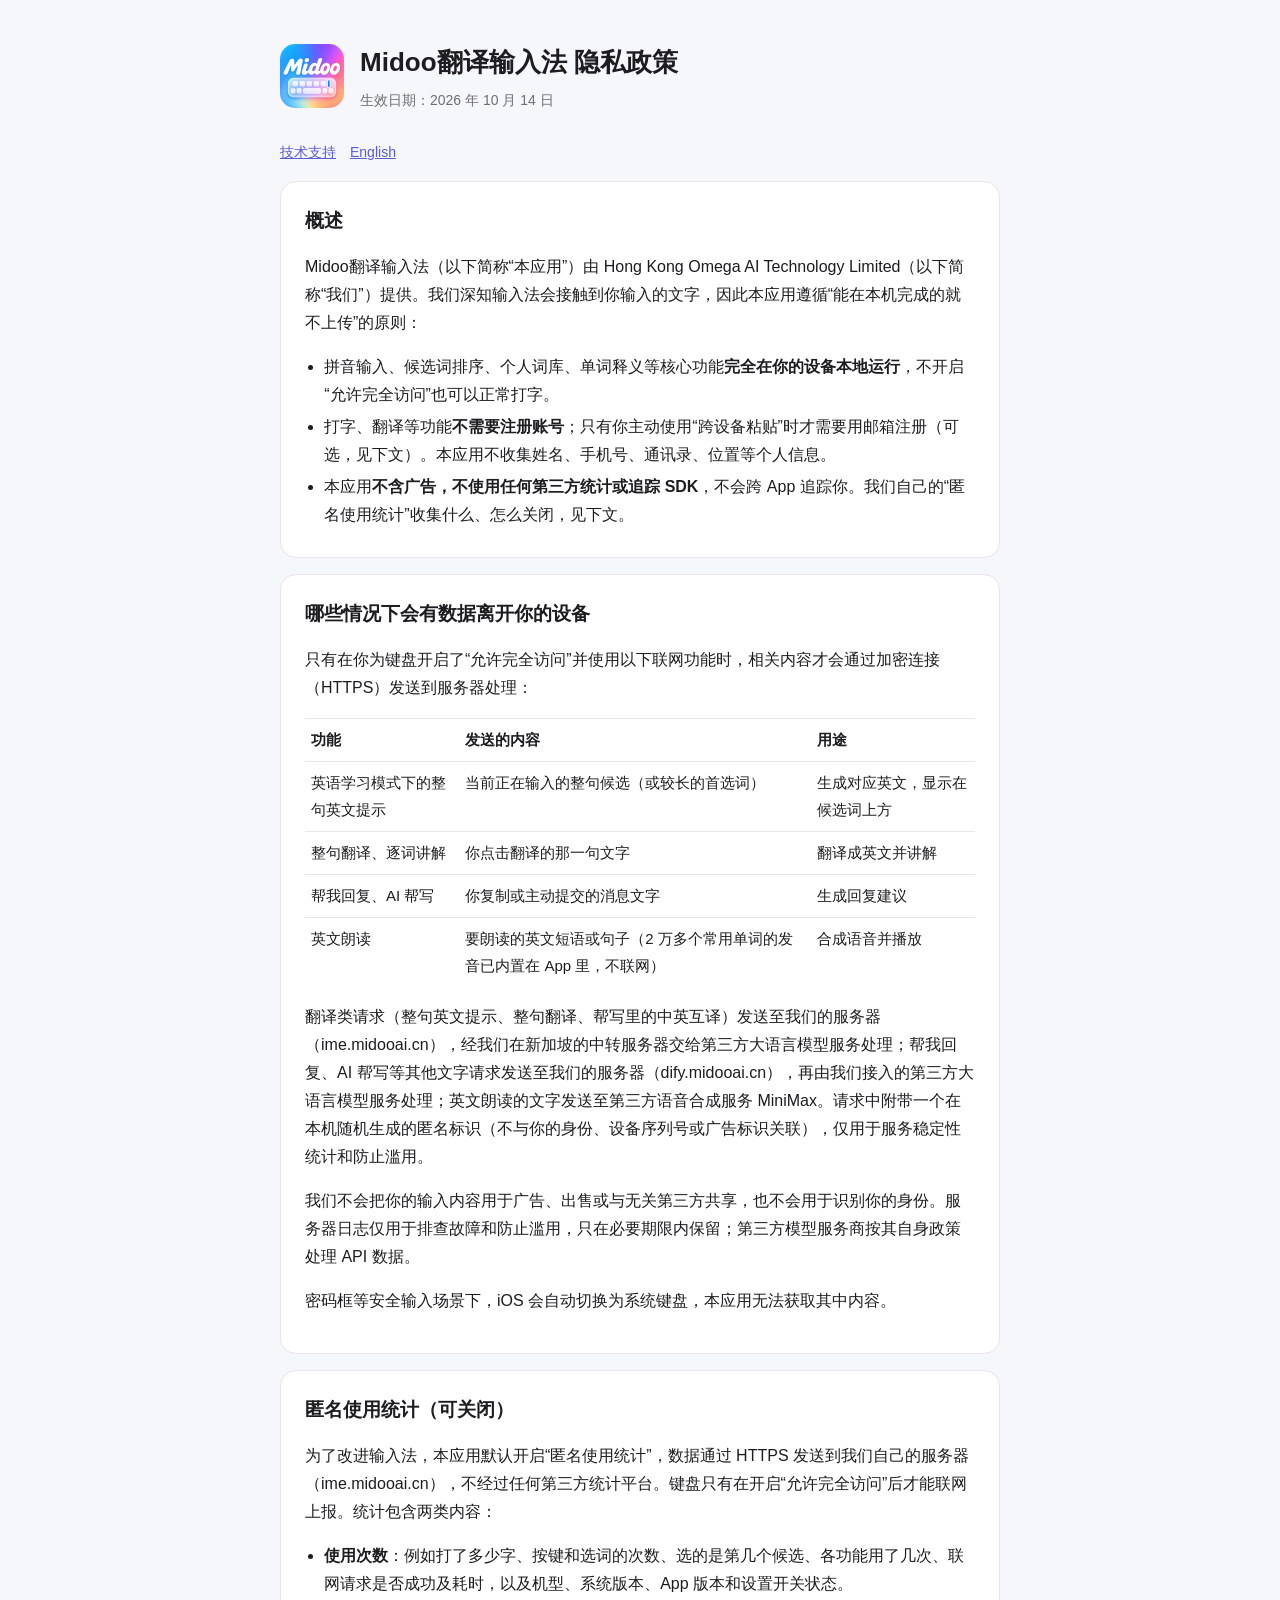
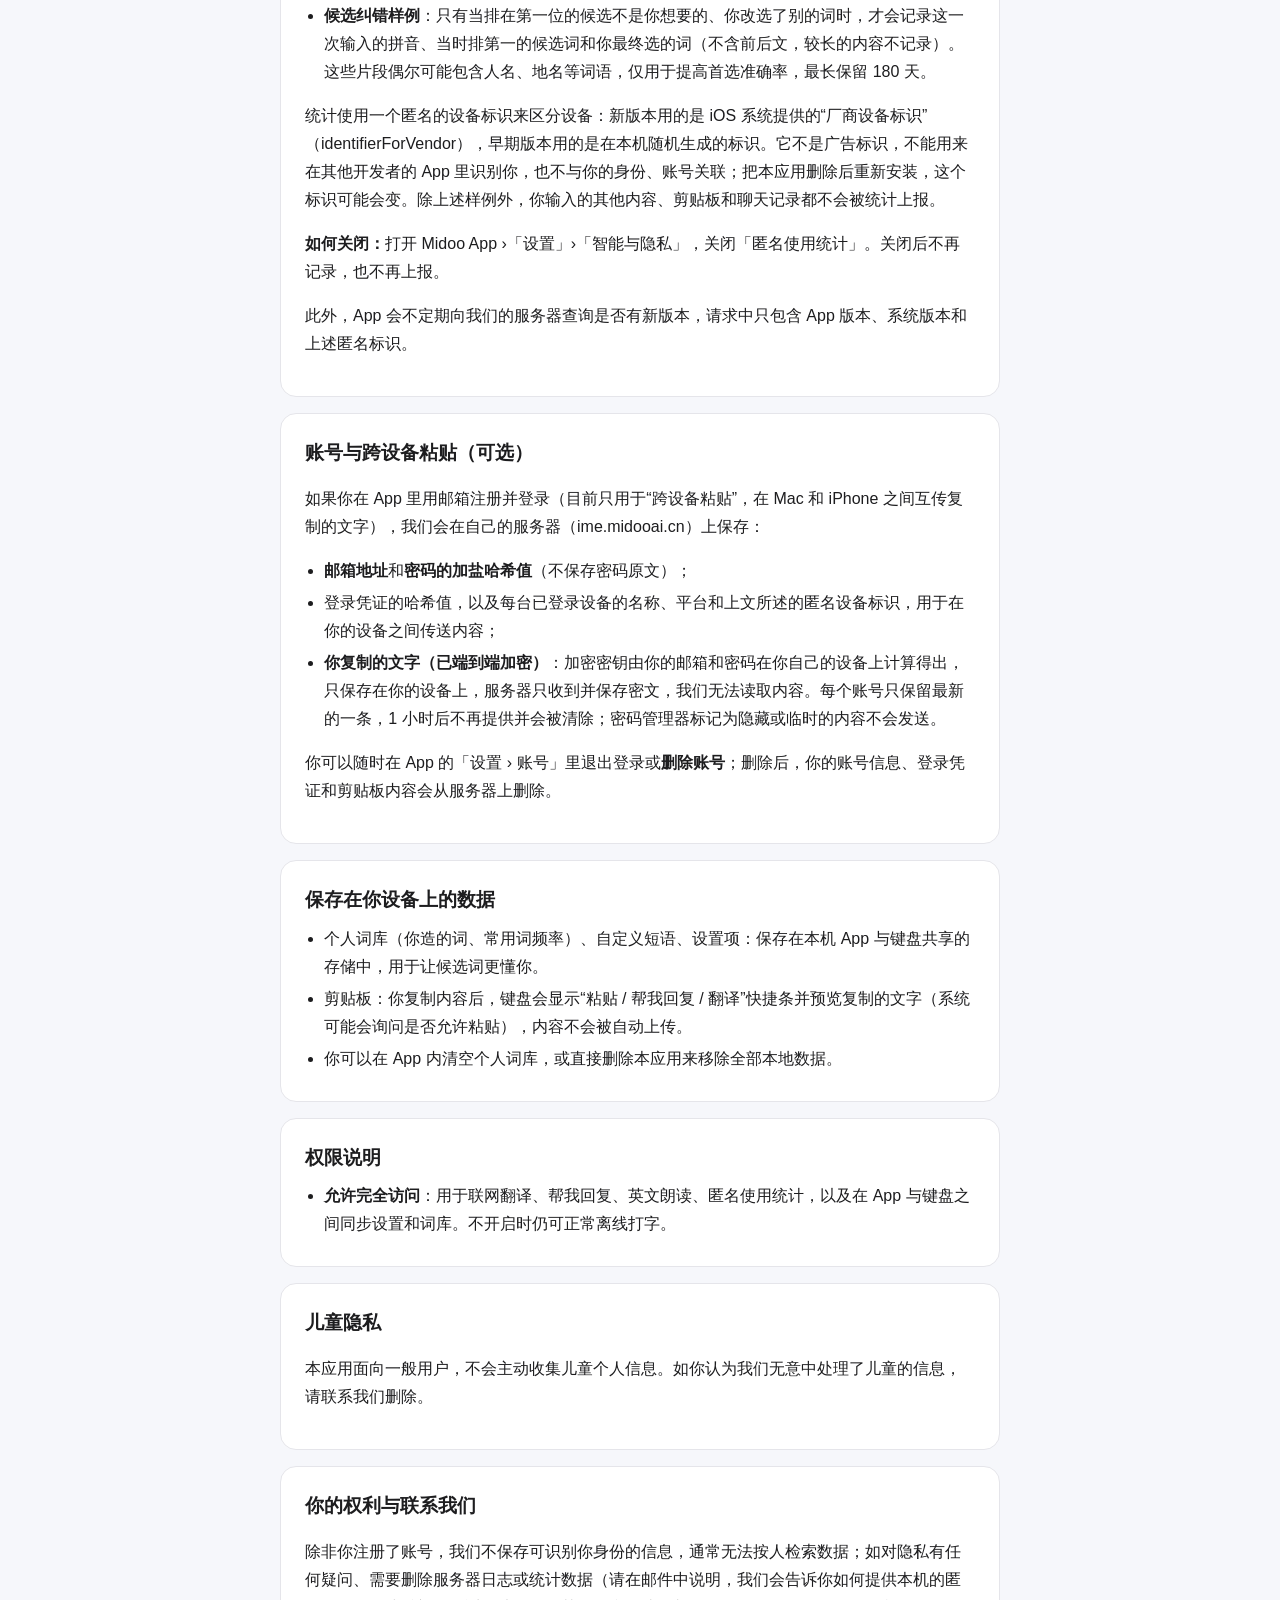
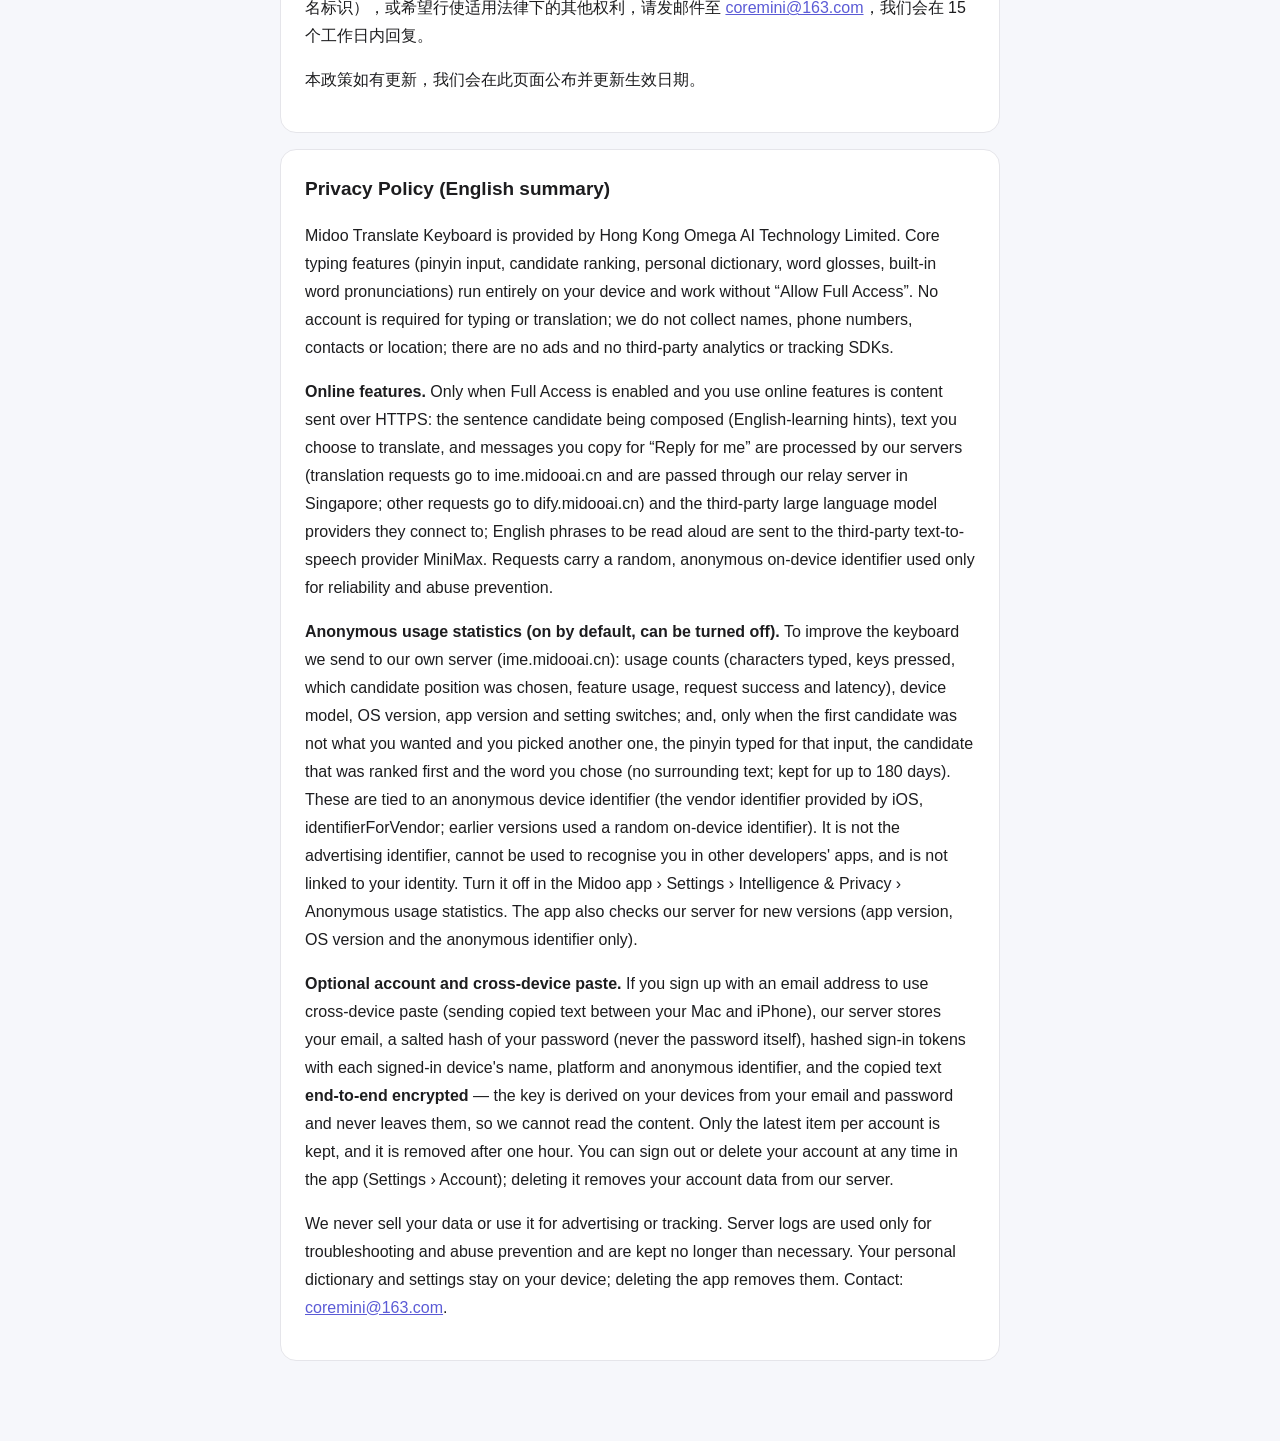
==== commit 6090f0aa: "隐私政策：翻译请求改经 ime.midooai.cn 与新加坡中转 Co-Authored-By: Claude Opus 5.5 <noreply@anthropic.com>" ====
--- a/privacy.html
+++ b/privacy.html
@@ -16,7 +16,7 @@
 <tr><td>整句翻译、逐词讲解</td><td>你点击翻译的那一句文字</td><td>翻译成英文并讲解</td></tr>
 <tr><td>帮我回复、AI 帮写</td><td>你复制或主动提交的消息文字</td><td>生成回复建议</td></tr>
 <tr><td>英文朗读</td><td>要朗读的英文短语或句子（2 万多个常用单词的发音已内置在 App 里，不联网）</td><td>合成语音并播放</td></tr></table>
-<p>翻译、讲解、帮我回复等文字请求发送至我们的服务器（dify.midooai.cn），再由我们接入的第三方大语言模型服务处理；英文朗读的文字发送至第三方语音合成服务 MiniMax。请求中附带一个在本机随机生成的匿名标识（不与你的身份、设备序列号或广告标识关联），仅用于服务稳定性统计和防止滥用。</p>
+<p>翻译类请求（整句英文提示、整句翻译、帮写里的中英互译）发送至我们的服务器（ime.midooai.cn），经我们在新加坡的中转服务器交给第三方大语言模型服务处理；帮我回复、AI 帮写等其他文字请求发送至我们的服务器（dify.midooai.cn），再由我们接入的第三方大语言模型服务处理；英文朗读的文字发送至第三方语音合成服务 MiniMax。请求中附带一个在本机随机生成的匿名标识（不与你的身份、设备序列号或广告标识关联），仅用于服务稳定性统计和防止滥用。</p>
 <p>我们不会把你的输入内容用于广告、出售或与无关第三方共享，也不会用于识别你的身份。服务器日志仅用于排查故障和防止滥用，只在必要期限内保留；第三方模型服务商按其自身政策处理 API 数据。</p>
 <p>密码框等安全输入场景下，iOS 会自动切换为系统键盘，本应用无法获取其中内容。</p></section>
 
@@ -51,7 +51,7 @@
 
 <section id="en"><h2>Privacy Policy (English summary)</h2>
 <p>Midoo Translate Keyboard is provided by Hong Kong Omega AI Technology Limited. Core typing features (pinyin input, candidate ranking, personal dictionary, word glosses, built-in word pronunciations) run entirely on your device and work without “Allow Full Access”. No account is required for typing or translation; we do not collect names, phone numbers, contacts or location; there are no ads and no third-party analytics or tracking SDKs.</p>
-<p><b>Online features.</b> Only when Full Access is enabled and you use online features is content sent over HTTPS: the sentence candidate being composed (English-learning hints), text you choose to translate, and messages you copy for “Reply for me” are processed by our server (dify.midooai.cn) and the third-party large language model providers it connects to; English phrases to be read aloud are sent to the third-party text-to-speech provider MiniMax. Requests carry a random, anonymous on-device identifier used only for reliability and abuse prevention.</p>
+<p><b>Online features.</b> Only when Full Access is enabled and you use online features is content sent over HTTPS: the sentence candidate being composed (English-learning hints), text you choose to translate, and messages you copy for “Reply for me” are processed by our servers (translation requests go to ime.midooai.cn and are passed through our relay server in Singapore; other requests go to dify.midooai.cn) and the third-party large language model providers they connect to; English phrases to be read aloud are sent to the third-party text-to-speech provider MiniMax. Requests carry a random, anonymous on-device identifier used only for reliability and abuse prevention.</p>
 <p><b>Anonymous usage statistics (on by default, can be turned off).</b> To improve the keyboard we send to our own server (ime.midooai.cn): usage counts (characters typed, keys pressed, which candidate position was chosen, feature usage, request success and latency), device model, OS version, app version and setting switches; and, only when the first candidate was not what you wanted and you picked another one, the pinyin typed for that input, the candidate that was ranked first and the word you chose (no surrounding text; kept for up to 180 days). These are tied to an anonymous device identifier (the vendor identifier provided by iOS, identifierForVendor; earlier versions used a random on-device identifier). It is not the advertising identifier, cannot be used to recognise you in other developers' apps, and is not linked to your identity. Turn it off in the Midoo app › Settings › Intelligence &amp; Privacy › Anonymous usage statistics. The app also checks our server for new versions (app version, OS version and the anonymous identifier only).</p>
 <p><b>Optional account and cross-device paste.</b> If you sign up with an email address to use cross-device paste (sending copied text between your Mac and iPhone), our server stores your email, a salted hash of your password (never the password itself), hashed sign-in tokens with each signed-in device's name, platform and anonymous identifier, and the copied text <b>end-to-end encrypted</b> — the key is derived on your devices from your email and password and never leaves them, so we cannot read the content. Only the latest item per account is kept, and it is removed after one hour. You can sign out or delete your account at any time in the app (Settings › Account); deleting it removes your account data from our server.</p>
 <p>We never sell your data or use it for advertising or tracking. Server logs are used only for troubleshooting and abuse prevention and are kept no longer than necessary. Your personal dictionary and settings stay on your device; deleting the app removes them. Contact: <a href="mailto:coremini@163.com">coremini@163.com</a>.</p></section>
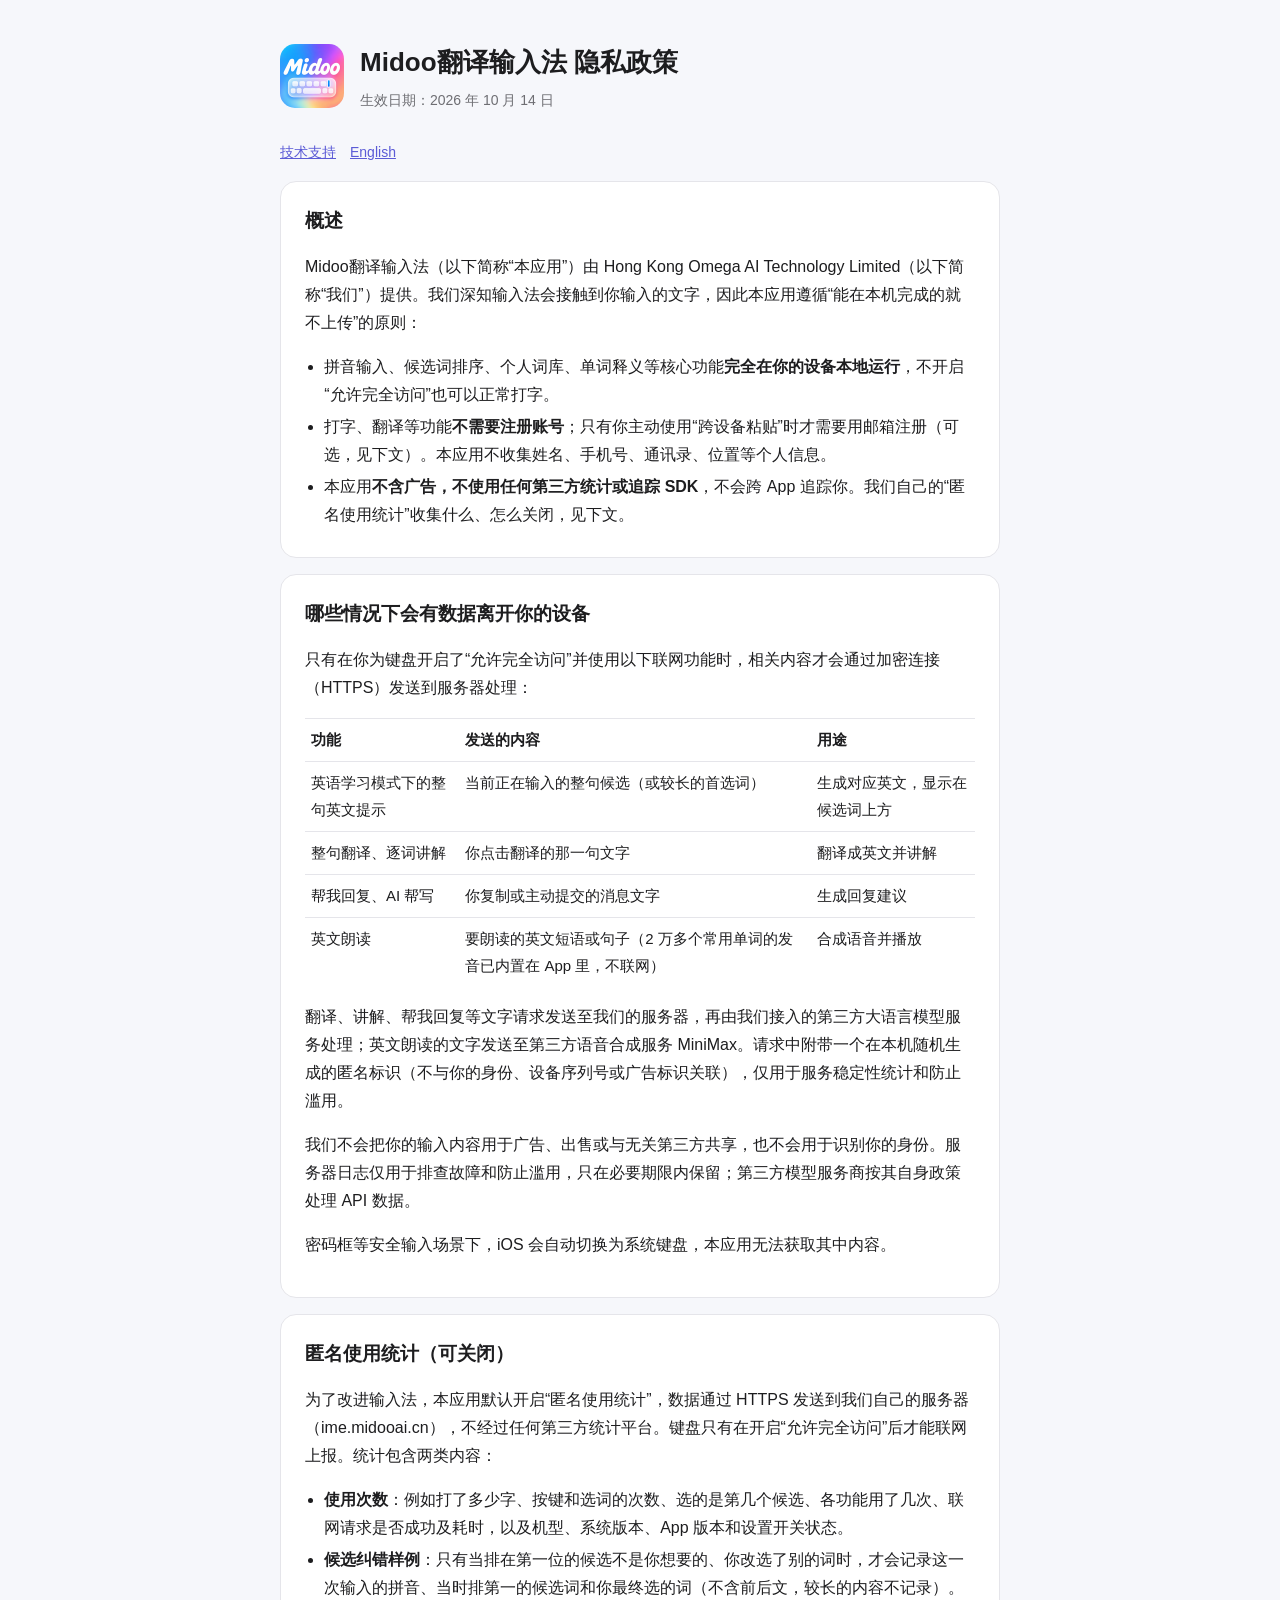
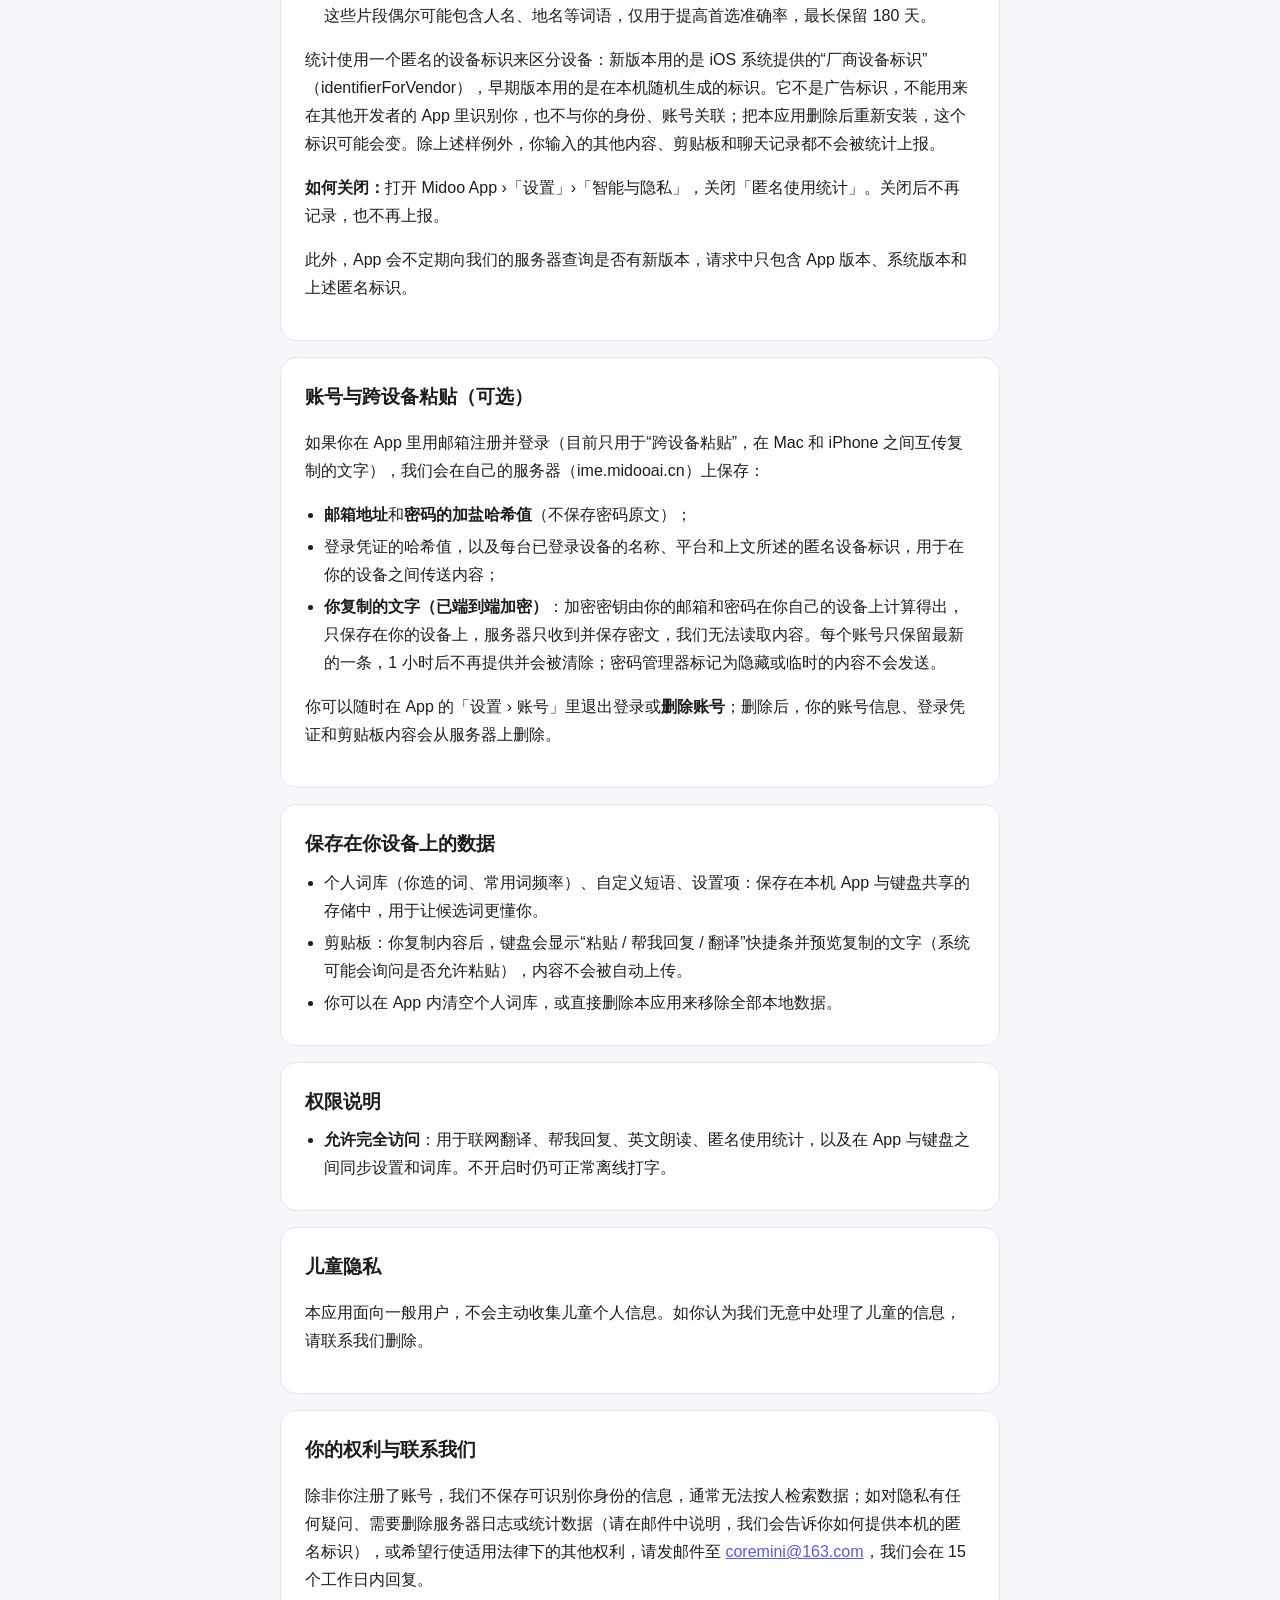
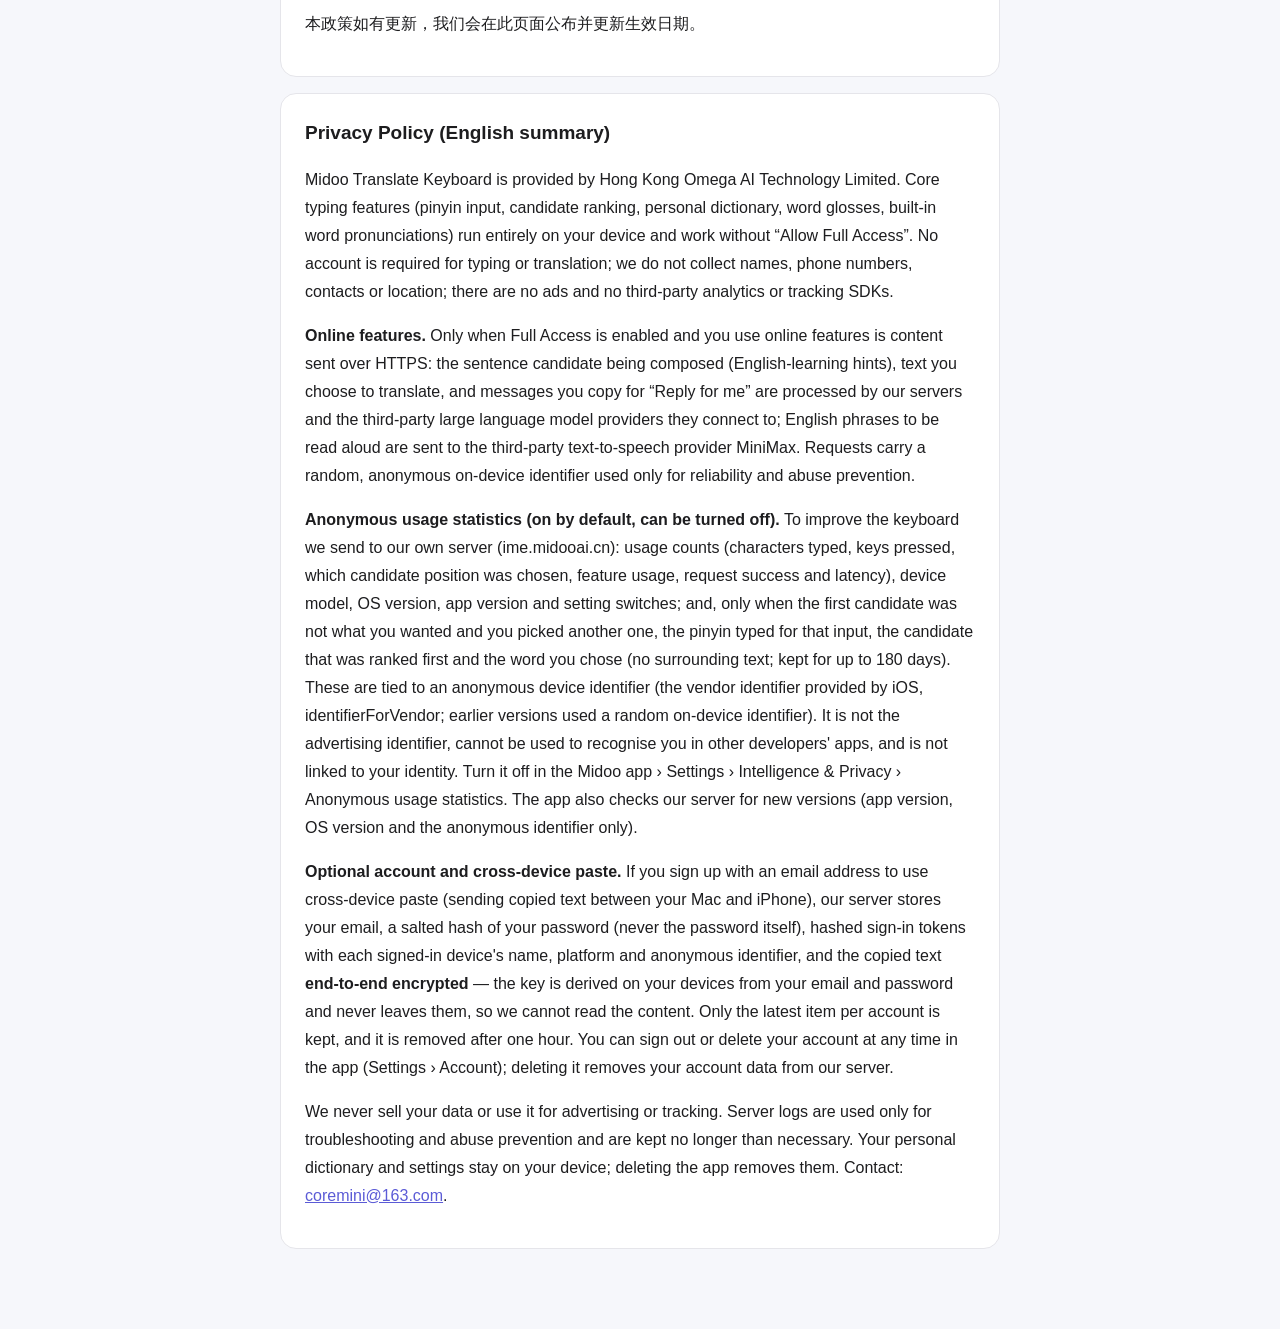
==== commit a99a9b38: "隐私政策：去掉翻译中转的细节，改为不写具体服务器的说法 Co-Authored-By: Claude Opus 5.5 <noreply@anthropic.com>" ====
--- a/privacy.html
+++ b/privacy.html
@@ -16,7 +16,7 @@
 <tr><td>整句翻译、逐词讲解</td><td>你点击翻译的那一句文字</td><td>翻译成英文并讲解</td></tr>
 <tr><td>帮我回复、AI 帮写</td><td>你复制或主动提交的消息文字</td><td>生成回复建议</td></tr>
 <tr><td>英文朗读</td><td>要朗读的英文短语或句子（2 万多个常用单词的发音已内置在 App 里，不联网）</td><td>合成语音并播放</td></tr></table>
-<p>翻译类请求（整句英文提示、整句翻译、帮写里的中英互译）发送至我们的服务器（ime.midooai.cn），经我们在新加坡的中转服务器交给第三方大语言模型服务处理；帮我回复、AI 帮写等其他文字请求发送至我们的服务器（dify.midooai.cn），再由我们接入的第三方大语言模型服务处理；英文朗读的文字发送至第三方语音合成服务 MiniMax。请求中附带一个在本机随机生成的匿名标识（不与你的身份、设备序列号或广告标识关联），仅用于服务稳定性统计和防止滥用。</p>
+<p>翻译、讲解、帮我回复等文字请求发送至我们的服务器，再由我们接入的第三方大语言模型服务处理；英文朗读的文字发送至第三方语音合成服务 MiniMax。请求中附带一个在本机随机生成的匿名标识（不与你的身份、设备序列号或广告标识关联），仅用于服务稳定性统计和防止滥用。</p>
 <p>我们不会把你的输入内容用于广告、出售或与无关第三方共享，也不会用于识别你的身份。服务器日志仅用于排查故障和防止滥用，只在必要期限内保留；第三方模型服务商按其自身政策处理 API 数据。</p>
 <p>密码框等安全输入场景下，iOS 会自动切换为系统键盘，本应用无法获取其中内容。</p></section>
 
@@ -51,7 +51,7 @@
 
 <section id="en"><h2>Privacy Policy (English summary)</h2>
 <p>Midoo Translate Keyboard is provided by Hong Kong Omega AI Technology Limited. Core typing features (pinyin input, candidate ranking, personal dictionary, word glosses, built-in word pronunciations) run entirely on your device and work without “Allow Full Access”. No account is required for typing or translation; we do not collect names, phone numbers, contacts or location; there are no ads and no third-party analytics or tracking SDKs.</p>
-<p><b>Online features.</b> Only when Full Access is enabled and you use online features is content sent over HTTPS: the sentence candidate being composed (English-learning hints), text you choose to translate, and messages you copy for “Reply for me” are processed by our servers (translation requests go to ime.midooai.cn and are passed through our relay server in Singapore; other requests go to dify.midooai.cn) and the third-party large language model providers they connect to; English phrases to be read aloud are sent to the third-party text-to-speech provider MiniMax. Requests carry a random, anonymous on-device identifier used only for reliability and abuse prevention.</p>
+<p><b>Online features.</b> Only when Full Access is enabled and you use online features is content sent over HTTPS: the sentence candidate being composed (English-learning hints), text you choose to translate, and messages you copy for “Reply for me” are processed by our servers and the third-party large language model providers they connect to; English phrases to be read aloud are sent to the third-party text-to-speech provider MiniMax. Requests carry a random, anonymous on-device identifier used only for reliability and abuse prevention.</p>
 <p><b>Anonymous usage statistics (on by default, can be turned off).</b> To improve the keyboard we send to our own server (ime.midooai.cn): usage counts (characters typed, keys pressed, which candidate position was chosen, feature usage, request success and latency), device model, OS version, app version and setting switches; and, only when the first candidate was not what you wanted and you picked another one, the pinyin typed for that input, the candidate that was ranked first and the word you chose (no surrounding text; kept for up to 180 days). These are tied to an anonymous device identifier (the vendor identifier provided by iOS, identifierForVendor; earlier versions used a random on-device identifier). It is not the advertising identifier, cannot be used to recognise you in other developers' apps, and is not linked to your identity. Turn it off in the Midoo app › Settings › Intelligence &amp; Privacy › Anonymous usage statistics. The app also checks our server for new versions (app version, OS version and the anonymous identifier only).</p>
 <p><b>Optional account and cross-device paste.</b> If you sign up with an email address to use cross-device paste (sending copied text between your Mac and iPhone), our server stores your email, a salted hash of your password (never the password itself), hashed sign-in tokens with each signed-in device's name, platform and anonymous identifier, and the copied text <b>end-to-end encrypted</b> — the key is derived on your devices from your email and password and never leaves them, so we cannot read the content. Only the latest item per account is kept, and it is removed after one hour. You can sign out or delete your account at any time in the app (Settings › Account); deleting it removes your account data from our server.</p>
 <p>We never sell your data or use it for advertising or tracking. Server logs are used only for troubleshooting and abuse prevention and are kept no longer than necessary. Your personal dictionary and settings stay on your device; deleting the app removes them. Contact: <a href="mailto:coremini@163.com">coremini@163.com</a>.</p></section>
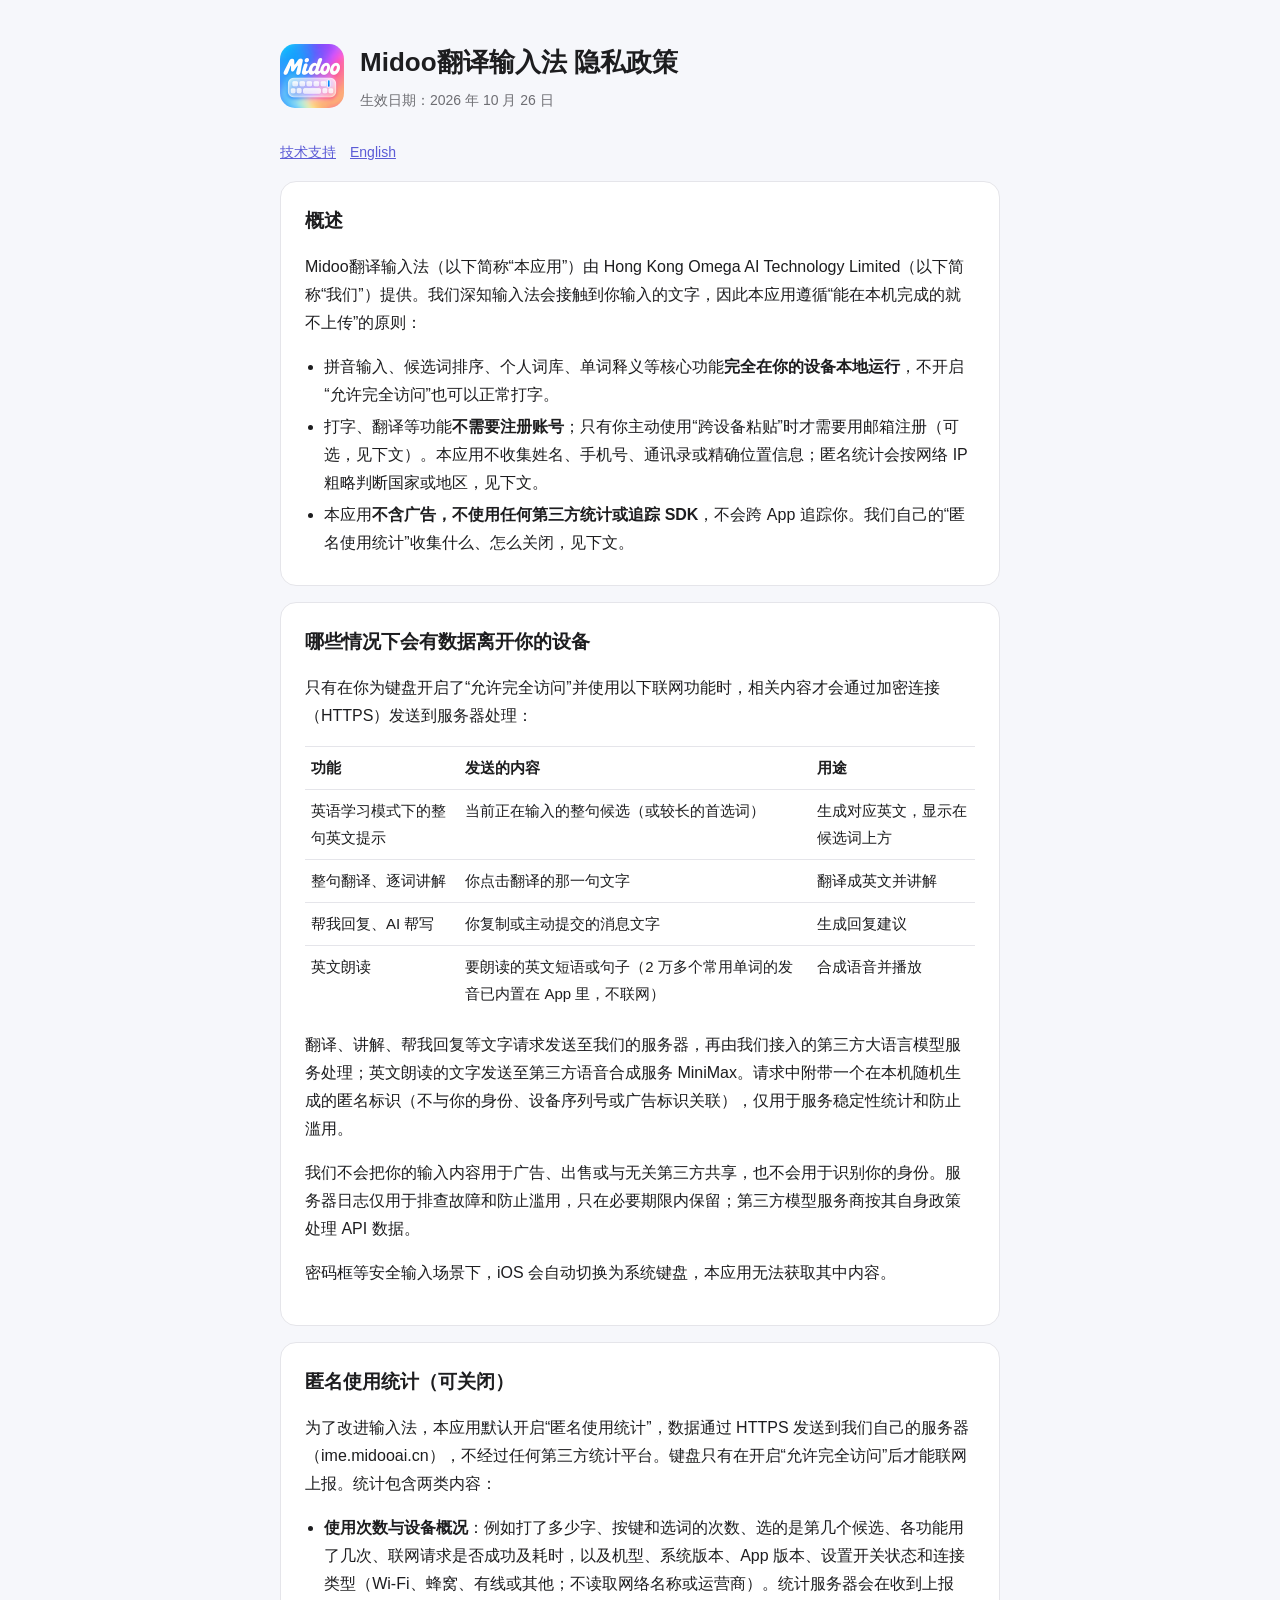
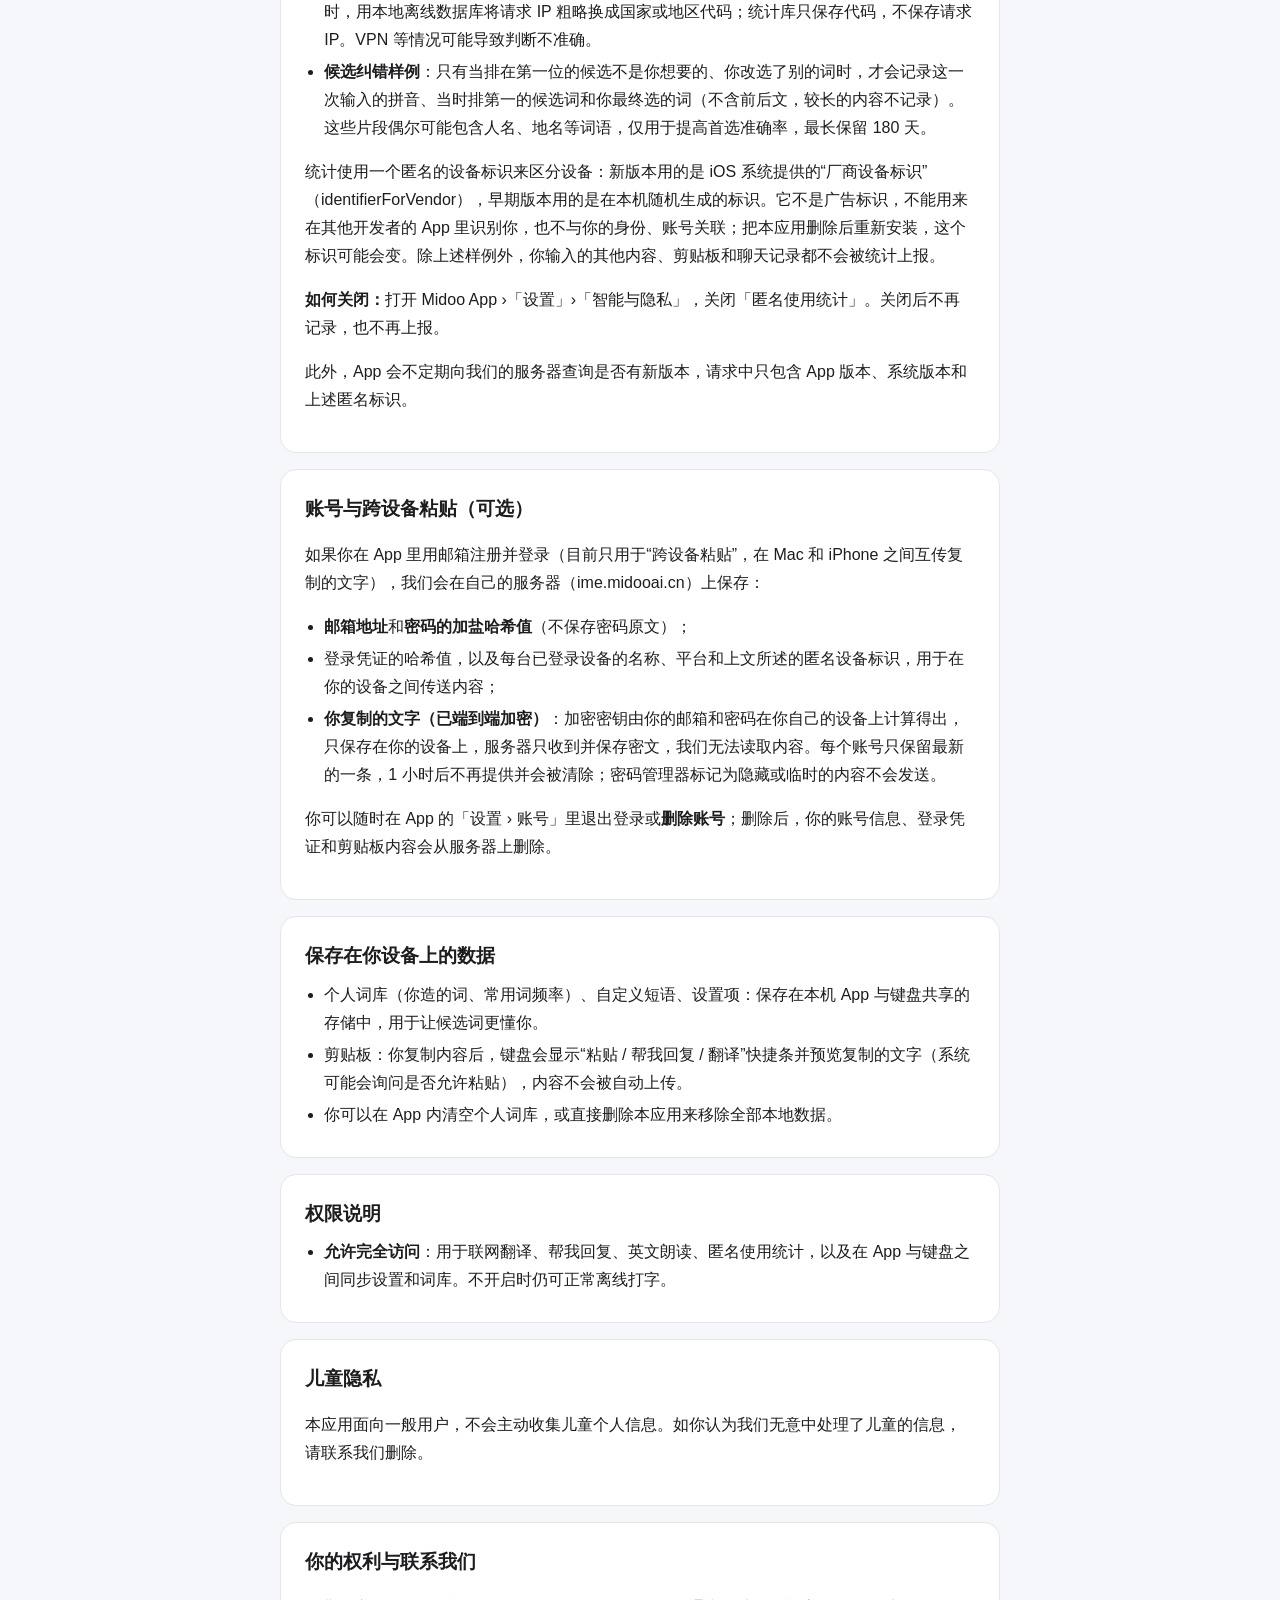
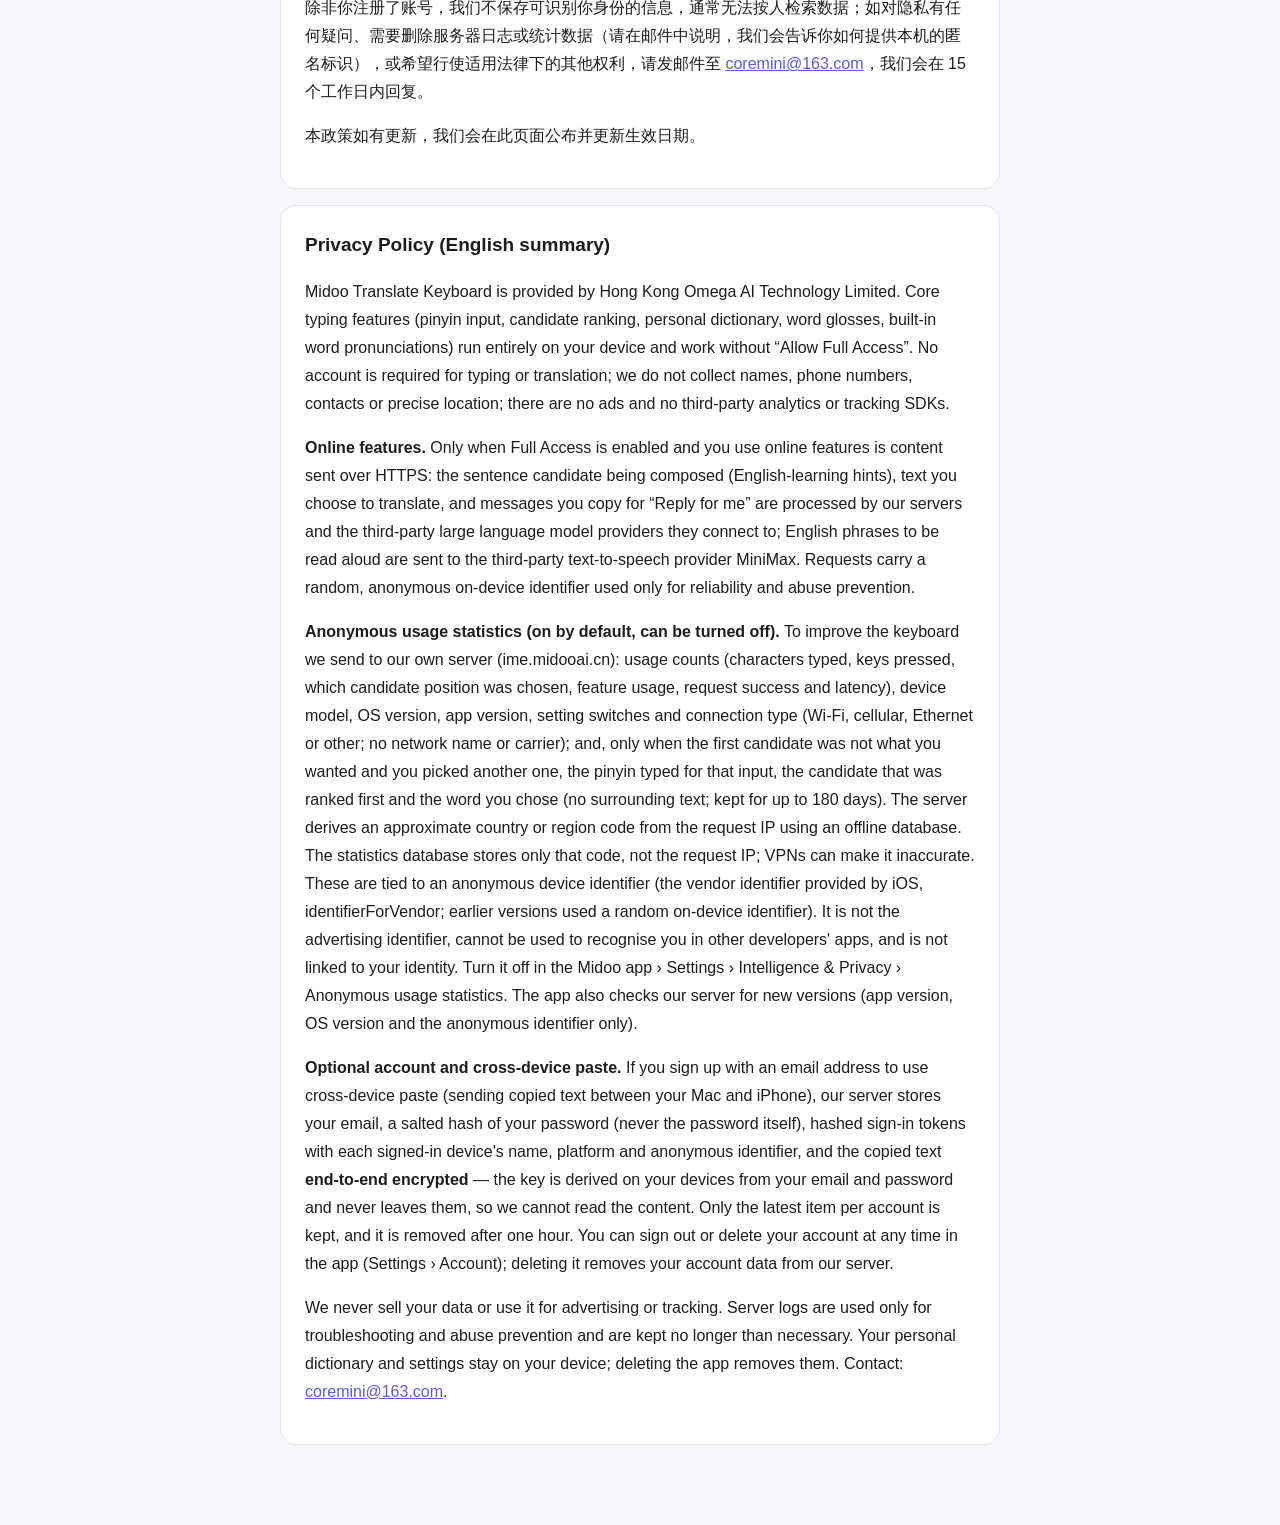
==== commit 391a2c5a: "Disclose coarse country and connection type analytics" ====
--- a/privacy.html
+++ b/privacy.html
@@ -1,12 +1,12 @@
 <!doctype html><html lang="zh-Hans"><head><meta charset="utf-8"><meta name="viewport" content="width=device-width,initial-scale=1">
 <title>Midoo翻译输入法 隐私政策</title><link rel="stylesheet" href="style.css"><link rel="icon" href="icon.png"></head><body><main>
-<header><img src="icon.png" alt=""><div><h1>Midoo翻译输入法 隐私政策</h1><p>生效日期：2026 年 10 月 14 日</p></div></header>
+<header><img src="icon.png" alt=""><div><h1>Midoo翻译输入法 隐私政策</h1><p>生效日期：2026 年 10 月 26 日</p></div></header>
 <nav><a href="index.html">技术支持</a><a href="#en">English</a></nav>
 
 <section><h2>概述</h2>
 <p>Midoo翻译输入法（以下简称“本应用”）由 Hong Kong Omega AI Technology Limited（以下简称“我们”）提供。我们深知输入法会接触到你输入的文字，因此本应用遵循“能在本机完成的就不上传”的原则：</p>
 <ul><li>拼音输入、候选词排序、个人词库、单词释义等核心功能<b>完全在你的设备本地运行</b>，不开启“允许完全访问”也可以正常打字。</li>
-<li>打字、翻译等功能<b>不需要注册账号</b>；只有你主动使用“跨设备粘贴”时才需要用邮箱注册（可选，见下文）。本应用不收集姓名、手机号、通讯录、位置等个人信息。</li>
+<li>打字、翻译等功能<b>不需要注册账号</b>；只有你主动使用“跨设备粘贴”时才需要用邮箱注册（可选，见下文）。本应用不收集姓名、手机号、通讯录或精确位置信息；匿名统计会按网络 IP 粗略判断国家或地区，见下文。</li>
 <li>本应用<b>不含广告，不使用任何第三方统计或追踪 SDK</b>，不会跨 App 追踪你。我们自己的“匿名使用统计”收集什么、怎么关闭，见下文。</li></ul></section>
 
 <section><h2>哪些情况下会有数据离开你的设备</h2>
@@ -22,7 +22,7 @@
 
 <section><h2>匿名使用统计（可关闭）</h2>
 <p>为了改进输入法，本应用默认开启“匿名使用统计”，数据通过 HTTPS 发送到我们自己的服务器（ime.midooai.cn），不经过任何第三方统计平台。键盘只有在开启“允许完全访问”后才能联网上报。统计包含两类内容：</p>
-<ul><li><b>使用次数</b>：例如打了多少字、按键和选词的次数、选的是第几个候选、各功能用了几次、联网请求是否成功及耗时，以及机型、系统版本、App 版本和设置开关状态。</li>
+<ul><li><b>使用次数与设备概况</b>：例如打了多少字、按键和选词的次数、选的是第几个候选、各功能用了几次、联网请求是否成功及耗时，以及机型、系统版本、App 版本、设置开关状态和连接类型（Wi-Fi、蜂窝、有线或其他；不读取网络名称或运营商）。统计服务器会在收到上报时，用本地离线数据库将请求 IP 粗略换成国家或地区代码；统计库只保存代码，不保存请求 IP。VPN 等情况可能导致判断不准确。</li>
 <li><b>候选纠错样例</b>：只有当排在第一位的候选不是你想要的、你改选了别的词时，才会记录这一次输入的拼音、当时排第一的候选词和你最终选的词（不含前后文，较长的内容不记录）。这些片段偶尔可能包含人名、地名等词语，仅用于提高首选准确率，最长保留 180 天。</li></ul>
 <p>统计使用一个匿名的设备标识来区分设备：新版本用的是 iOS 系统提供的“厂商设备标识”（identifierForVendor），早期版本用的是在本机随机生成的标识。它不是广告标识，不能用来在其他开发者的 App 里识别你，也不与你的身份、账号关联；把本应用删除后重新安装，这个标识可能会变。除上述样例外，你输入的其他内容、剪贴板和聊天记录都不会被统计上报。</p>
 <p><b>如何关闭：</b>打开 Midoo App ›「设置」›「智能与隐私」，关闭「匿名使用统计」。关闭后不再记录，也不再上报。</p>
@@ -50,9 +50,9 @@
 <p>本政策如有更新，我们会在此页面公布并更新生效日期。</p></section>
 
 <section id="en"><h2>Privacy Policy (English summary)</h2>
-<p>Midoo Translate Keyboard is provided by Hong Kong Omega AI Technology Limited. Core typing features (pinyin input, candidate ranking, personal dictionary, word glosses, built-in word pronunciations) run entirely on your device and work without “Allow Full Access”. No account is required for typing or translation; we do not collect names, phone numbers, contacts or location; there are no ads and no third-party analytics or tracking SDKs.</p>
+<p>Midoo Translate Keyboard is provided by Hong Kong Omega AI Technology Limited. Core typing features (pinyin input, candidate ranking, personal dictionary, word glosses, built-in word pronunciations) run entirely on your device and work without “Allow Full Access”. No account is required for typing or translation; we do not collect names, phone numbers, contacts or precise location; there are no ads and no third-party analytics or tracking SDKs.</p>
 <p><b>Online features.</b> Only when Full Access is enabled and you use online features is content sent over HTTPS: the sentence candidate being composed (English-learning hints), text you choose to translate, and messages you copy for “Reply for me” are processed by our servers and the third-party large language model providers they connect to; English phrases to be read aloud are sent to the third-party text-to-speech provider MiniMax. Requests carry a random, anonymous on-device identifier used only for reliability and abuse prevention.</p>
-<p><b>Anonymous usage statistics (on by default, can be turned off).</b> To improve the keyboard we send to our own server (ime.midooai.cn): usage counts (characters typed, keys pressed, which candidate position was chosen, feature usage, request success and latency), device model, OS version, app version and setting switches; and, only when the first candidate was not what you wanted and you picked another one, the pinyin typed for that input, the candidate that was ranked first and the word you chose (no surrounding text; kept for up to 180 days). These are tied to an anonymous device identifier (the vendor identifier provided by iOS, identifierForVendor; earlier versions used a random on-device identifier). It is not the advertising identifier, cannot be used to recognise you in other developers' apps, and is not linked to your identity. Turn it off in the Midoo app › Settings › Intelligence &amp; Privacy › Anonymous usage statistics. The app also checks our server for new versions (app version, OS version and the anonymous identifier only).</p>
+<p><b>Anonymous usage statistics (on by default, can be turned off).</b> To improve the keyboard we send to our own server (ime.midooai.cn): usage counts (characters typed, keys pressed, which candidate position was chosen, feature usage, request success and latency), device model, OS version, app version, setting switches and connection type (Wi-Fi, cellular, Ethernet or other; no network name or carrier); and, only when the first candidate was not what you wanted and you picked another one, the pinyin typed for that input, the candidate that was ranked first and the word you chose (no surrounding text; kept for up to 180 days). The server derives an approximate country or region code from the request IP using an offline database. The statistics database stores only that code, not the request IP; VPNs can make it inaccurate. These are tied to an anonymous device identifier (the vendor identifier provided by iOS, identifierForVendor; earlier versions used a random on-device identifier). It is not the advertising identifier, cannot be used to recognise you in other developers' apps, and is not linked to your identity. Turn it off in the Midoo app › Settings › Intelligence &amp; Privacy › Anonymous usage statistics. The app also checks our server for new versions (app version, OS version and the anonymous identifier only).</p>
 <p><b>Optional account and cross-device paste.</b> If you sign up with an email address to use cross-device paste (sending copied text between your Mac and iPhone), our server stores your email, a salted hash of your password (never the password itself), hashed sign-in tokens with each signed-in device's name, platform and anonymous identifier, and the copied text <b>end-to-end encrypted</b> — the key is derived on your devices from your email and password and never leaves them, so we cannot read the content. Only the latest item per account is kept, and it is removed after one hour. You can sign out or delete your account at any time in the app (Settings › Account); deleting it removes your account data from our server.</p>
 <p>We never sell your data or use it for advertising or tracking. Server logs are used only for troubleshooting and abuse prevention and are kept no longer than necessary. Your personal dictionary and settings stay on your device; deleting the app removes them. Contact: <a href="mailto:coremini@163.com">coremini@163.com</a>.</p></section>
 </main></body></html>
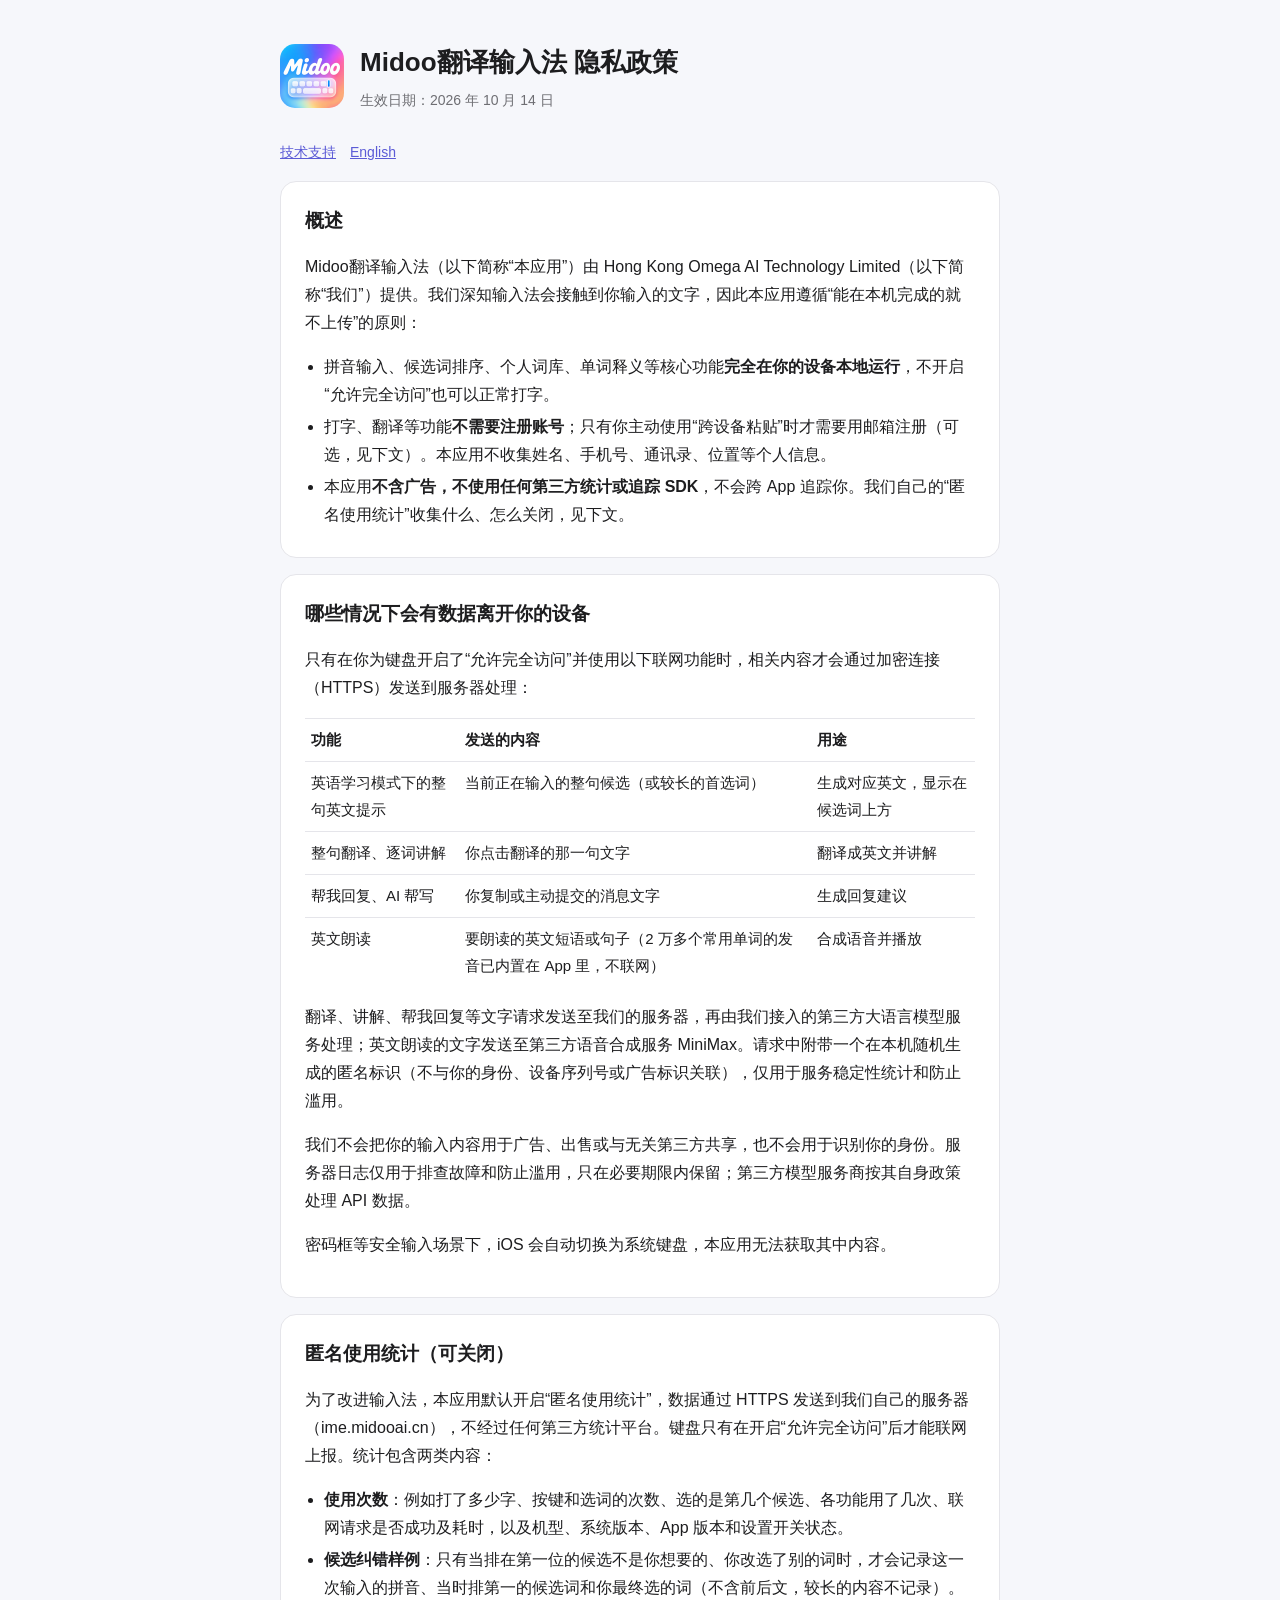
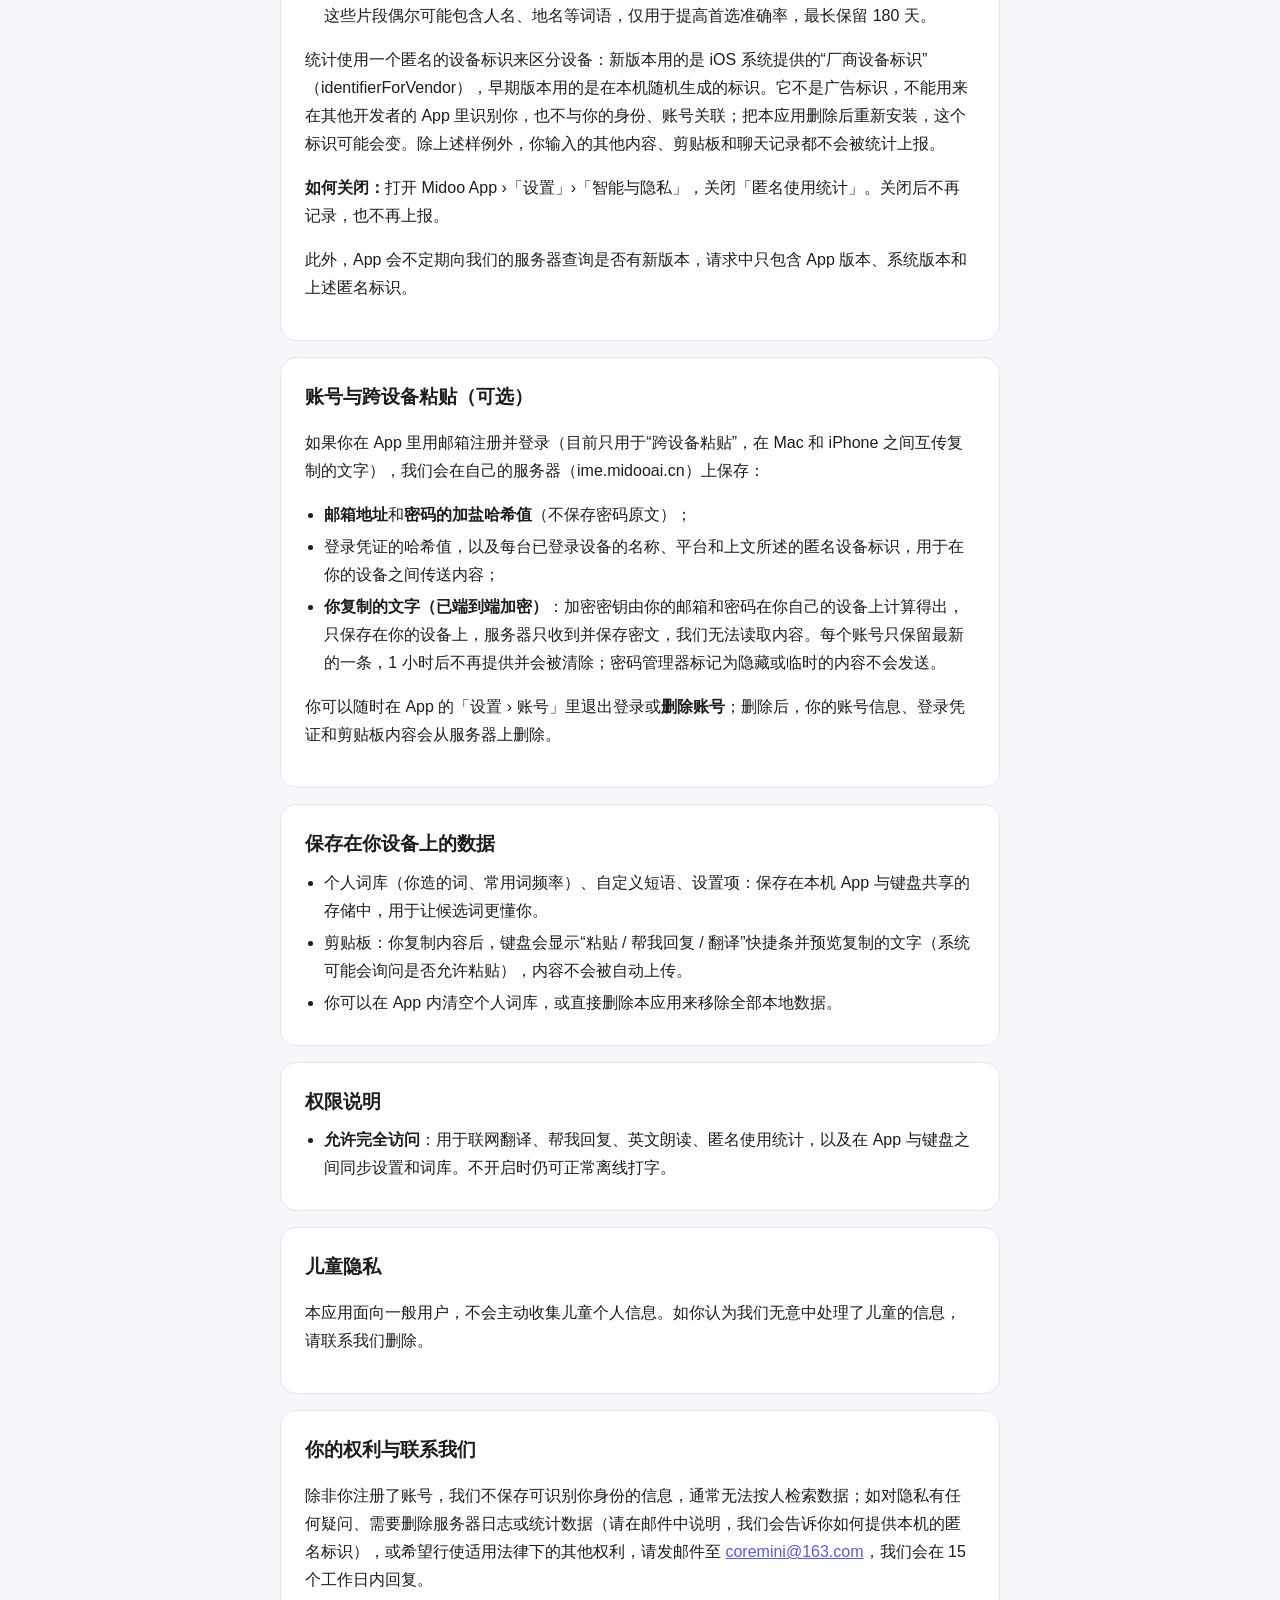
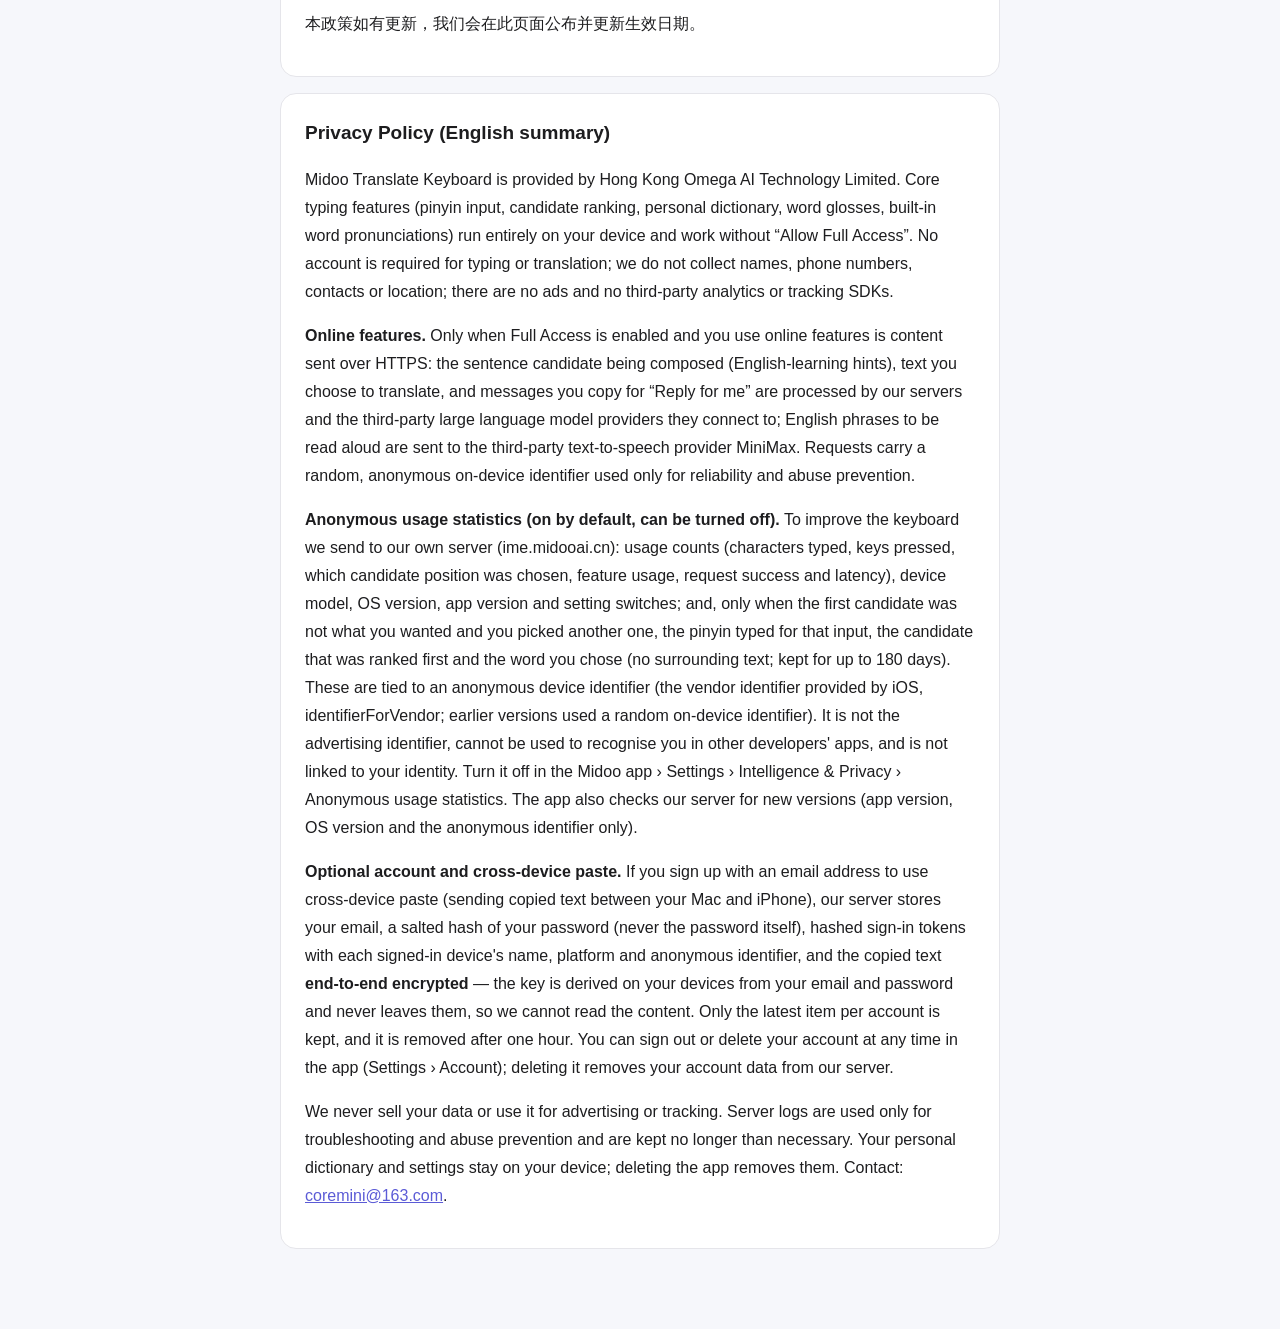
==== commit 777b7aeb: "Restore prior privacy policy text" ====
--- a/privacy.html
+++ b/privacy.html
@@ -1,12 +1,12 @@
 <!doctype html><html lang="zh-Hans"><head><meta charset="utf-8"><meta name="viewport" content="width=device-width,initial-scale=1">
 <title>Midoo翻译输入法 隐私政策</title><link rel="stylesheet" href="style.css"><link rel="icon" href="icon.png"></head><body><main>
-<header><img src="icon.png" alt=""><div><h1>Midoo翻译输入法 隐私政策</h1><p>生效日期：2026 年 10 月 26 日</p></div></header>
+<header><img src="icon.png" alt=""><div><h1>Midoo翻译输入法 隐私政策</h1><p>生效日期：2026 年 10 月 14 日</p></div></header>
 <nav><a href="index.html">技术支持</a><a href="#en">English</a></nav>
 
 <section><h2>概述</h2>
 <p>Midoo翻译输入法（以下简称“本应用”）由 Hong Kong Omega AI Technology Limited（以下简称“我们”）提供。我们深知输入法会接触到你输入的文字，因此本应用遵循“能在本机完成的就不上传”的原则：</p>
 <ul><li>拼音输入、候选词排序、个人词库、单词释义等核心功能<b>完全在你的设备本地运行</b>，不开启“允许完全访问”也可以正常打字。</li>
-<li>打字、翻译等功能<b>不需要注册账号</b>；只有你主动使用“跨设备粘贴”时才需要用邮箱注册（可选，见下文）。本应用不收集姓名、手机号、通讯录或精确位置信息；匿名统计会按网络 IP 粗略判断国家或地区，见下文。</li>
+<li>打字、翻译等功能<b>不需要注册账号</b>；只有你主动使用“跨设备粘贴”时才需要用邮箱注册（可选，见下文）。本应用不收集姓名、手机号、通讯录、位置等个人信息。</li>
 <li>本应用<b>不含广告，不使用任何第三方统计或追踪 SDK</b>，不会跨 App 追踪你。我们自己的“匿名使用统计”收集什么、怎么关闭，见下文。</li></ul></section>
 
 <section><h2>哪些情况下会有数据离开你的设备</h2>
@@ -22,7 +22,7 @@
 
 <section><h2>匿名使用统计（可关闭）</h2>
 <p>为了改进输入法，本应用默认开启“匿名使用统计”，数据通过 HTTPS 发送到我们自己的服务器（ime.midooai.cn），不经过任何第三方统计平台。键盘只有在开启“允许完全访问”后才能联网上报。统计包含两类内容：</p>
-<ul><li><b>使用次数与设备概况</b>：例如打了多少字、按键和选词的次数、选的是第几个候选、各功能用了几次、联网请求是否成功及耗时，以及机型、系统版本、App 版本、设置开关状态和连接类型（Wi-Fi、蜂窝、有线或其他；不读取网络名称或运营商）。统计服务器会在收到上报时，用本地离线数据库将请求 IP 粗略换成国家或地区代码；统计库只保存代码，不保存请求 IP。VPN 等情况可能导致判断不准确。</li>
+<ul><li><b>使用次数</b>：例如打了多少字、按键和选词的次数、选的是第几个候选、各功能用了几次、联网请求是否成功及耗时，以及机型、系统版本、App 版本和设置开关状态。</li>
 <li><b>候选纠错样例</b>：只有当排在第一位的候选不是你想要的、你改选了别的词时，才会记录这一次输入的拼音、当时排第一的候选词和你最终选的词（不含前后文，较长的内容不记录）。这些片段偶尔可能包含人名、地名等词语，仅用于提高首选准确率，最长保留 180 天。</li></ul>
 <p>统计使用一个匿名的设备标识来区分设备：新版本用的是 iOS 系统提供的“厂商设备标识”（identifierForVendor），早期版本用的是在本机随机生成的标识。它不是广告标识，不能用来在其他开发者的 App 里识别你，也不与你的身份、账号关联；把本应用删除后重新安装，这个标识可能会变。除上述样例外，你输入的其他内容、剪贴板和聊天记录都不会被统计上报。</p>
 <p><b>如何关闭：</b>打开 Midoo App ›「设置」›「智能与隐私」，关闭「匿名使用统计」。关闭后不再记录，也不再上报。</p>
@@ -50,9 +50,9 @@
 <p>本政策如有更新，我们会在此页面公布并更新生效日期。</p></section>
 
 <section id="en"><h2>Privacy Policy (English summary)</h2>
-<p>Midoo Translate Keyboard is provided by Hong Kong Omega AI Technology Limited. Core typing features (pinyin input, candidate ranking, personal dictionary, word glosses, built-in word pronunciations) run entirely on your device and work without “Allow Full Access”. No account is required for typing or translation; we do not collect names, phone numbers, contacts or precise location; there are no ads and no third-party analytics or tracking SDKs.</p>
+<p>Midoo Translate Keyboard is provided by Hong Kong Omega AI Technology Limited. Core typing features (pinyin input, candidate ranking, personal dictionary, word glosses, built-in word pronunciations) run entirely on your device and work without “Allow Full Access”. No account is required for typing or translation; we do not collect names, phone numbers, contacts or location; there are no ads and no third-party analytics or tracking SDKs.</p>
 <p><b>Online features.</b> Only when Full Access is enabled and you use online features is content sent over HTTPS: the sentence candidate being composed (English-learning hints), text you choose to translate, and messages you copy for “Reply for me” are processed by our servers and the third-party large language model providers they connect to; English phrases to be read aloud are sent to the third-party text-to-speech provider MiniMax. Requests carry a random, anonymous on-device identifier used only for reliability and abuse prevention.</p>
-<p><b>Anonymous usage statistics (on by default, can be turned off).</b> To improve the keyboard we send to our own server (ime.midooai.cn): usage counts (characters typed, keys pressed, which candidate position was chosen, feature usage, request success and latency), device model, OS version, app version, setting switches and connection type (Wi-Fi, cellular, Ethernet or other; no network name or carrier); and, only when the first candidate was not what you wanted and you picked another one, the pinyin typed for that input, the candidate that was ranked first and the word you chose (no surrounding text; kept for up to 180 days). The server derives an approximate country or region code from the request IP using an offline database. The statistics database stores only that code, not the request IP; VPNs can make it inaccurate. These are tied to an anonymous device identifier (the vendor identifier provided by iOS, identifierForVendor; earlier versions used a random on-device identifier). It is not the advertising identifier, cannot be used to recognise you in other developers' apps, and is not linked to your identity. Turn it off in the Midoo app › Settings › Intelligence &amp; Privacy › Anonymous usage statistics. The app also checks our server for new versions (app version, OS version and the anonymous identifier only).</p>
+<p><b>Anonymous usage statistics (on by default, can be turned off).</b> To improve the keyboard we send to our own server (ime.midooai.cn): usage counts (characters typed, keys pressed, which candidate position was chosen, feature usage, request success and latency), device model, OS version, app version and setting switches; and, only when the first candidate was not what you wanted and you picked another one, the pinyin typed for that input, the candidate that was ranked first and the word you chose (no surrounding text; kept for up to 180 days). These are tied to an anonymous device identifier (the vendor identifier provided by iOS, identifierForVendor; earlier versions used a random on-device identifier). It is not the advertising identifier, cannot be used to recognise you in other developers' apps, and is not linked to your identity. Turn it off in the Midoo app › Settings › Intelligence &amp; Privacy › Anonymous usage statistics. The app also checks our server for new versions (app version, OS version and the anonymous identifier only).</p>
 <p><b>Optional account and cross-device paste.</b> If you sign up with an email address to use cross-device paste (sending copied text between your Mac and iPhone), our server stores your email, a salted hash of your password (never the password itself), hashed sign-in tokens with each signed-in device's name, platform and anonymous identifier, and the copied text <b>end-to-end encrypted</b> — the key is derived on your devices from your email and password and never leaves them, so we cannot read the content. Only the latest item per account is kept, and it is removed after one hour. You can sign out or delete your account at any time in the app (Settings › Account); deleting it removes your account data from our server.</p>
 <p>We never sell your data or use it for advertising or tracking. Server logs are used only for troubleshooting and abuse prevention and are kept no longer than necessary. Your personal dictionary and settings stay on your device; deleting the app removes them. Contact: <a href="mailto:coremini@163.com">coremini@163.com</a>.</p></section>
 </main></body></html>
